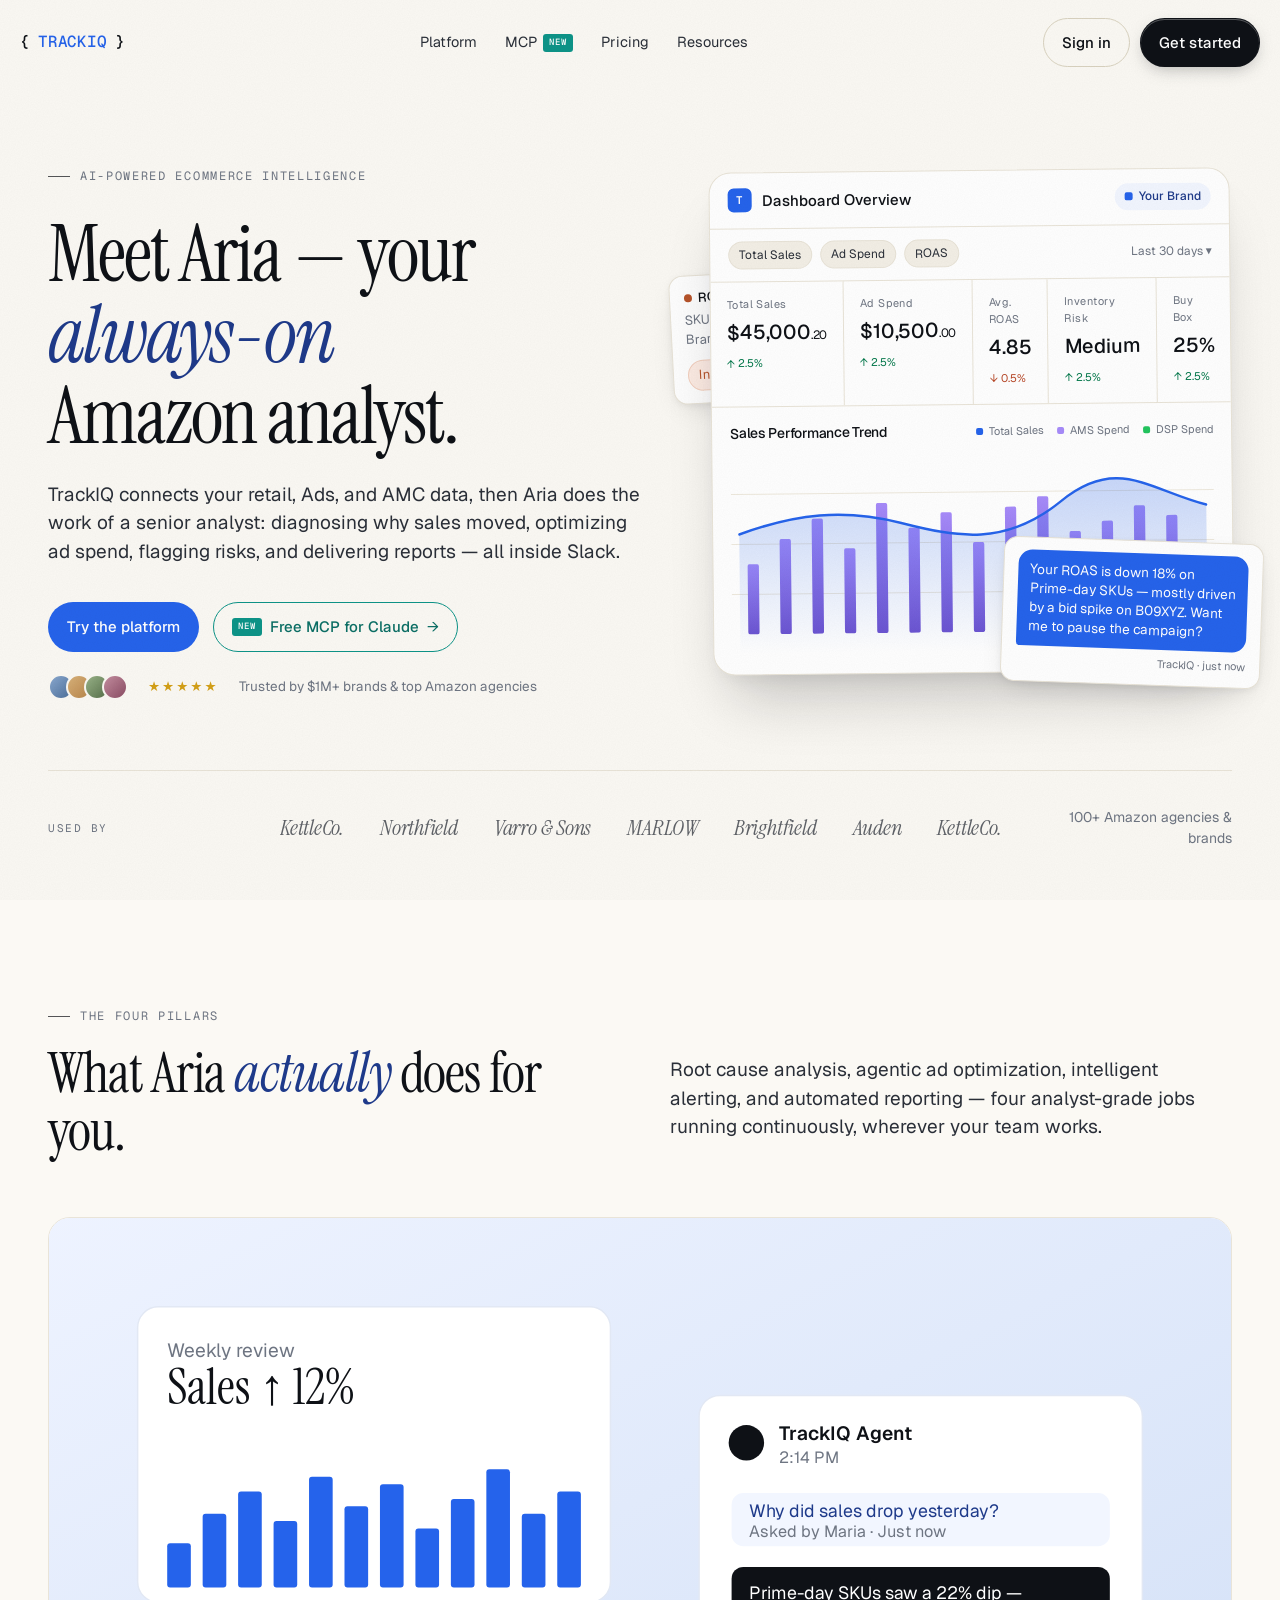
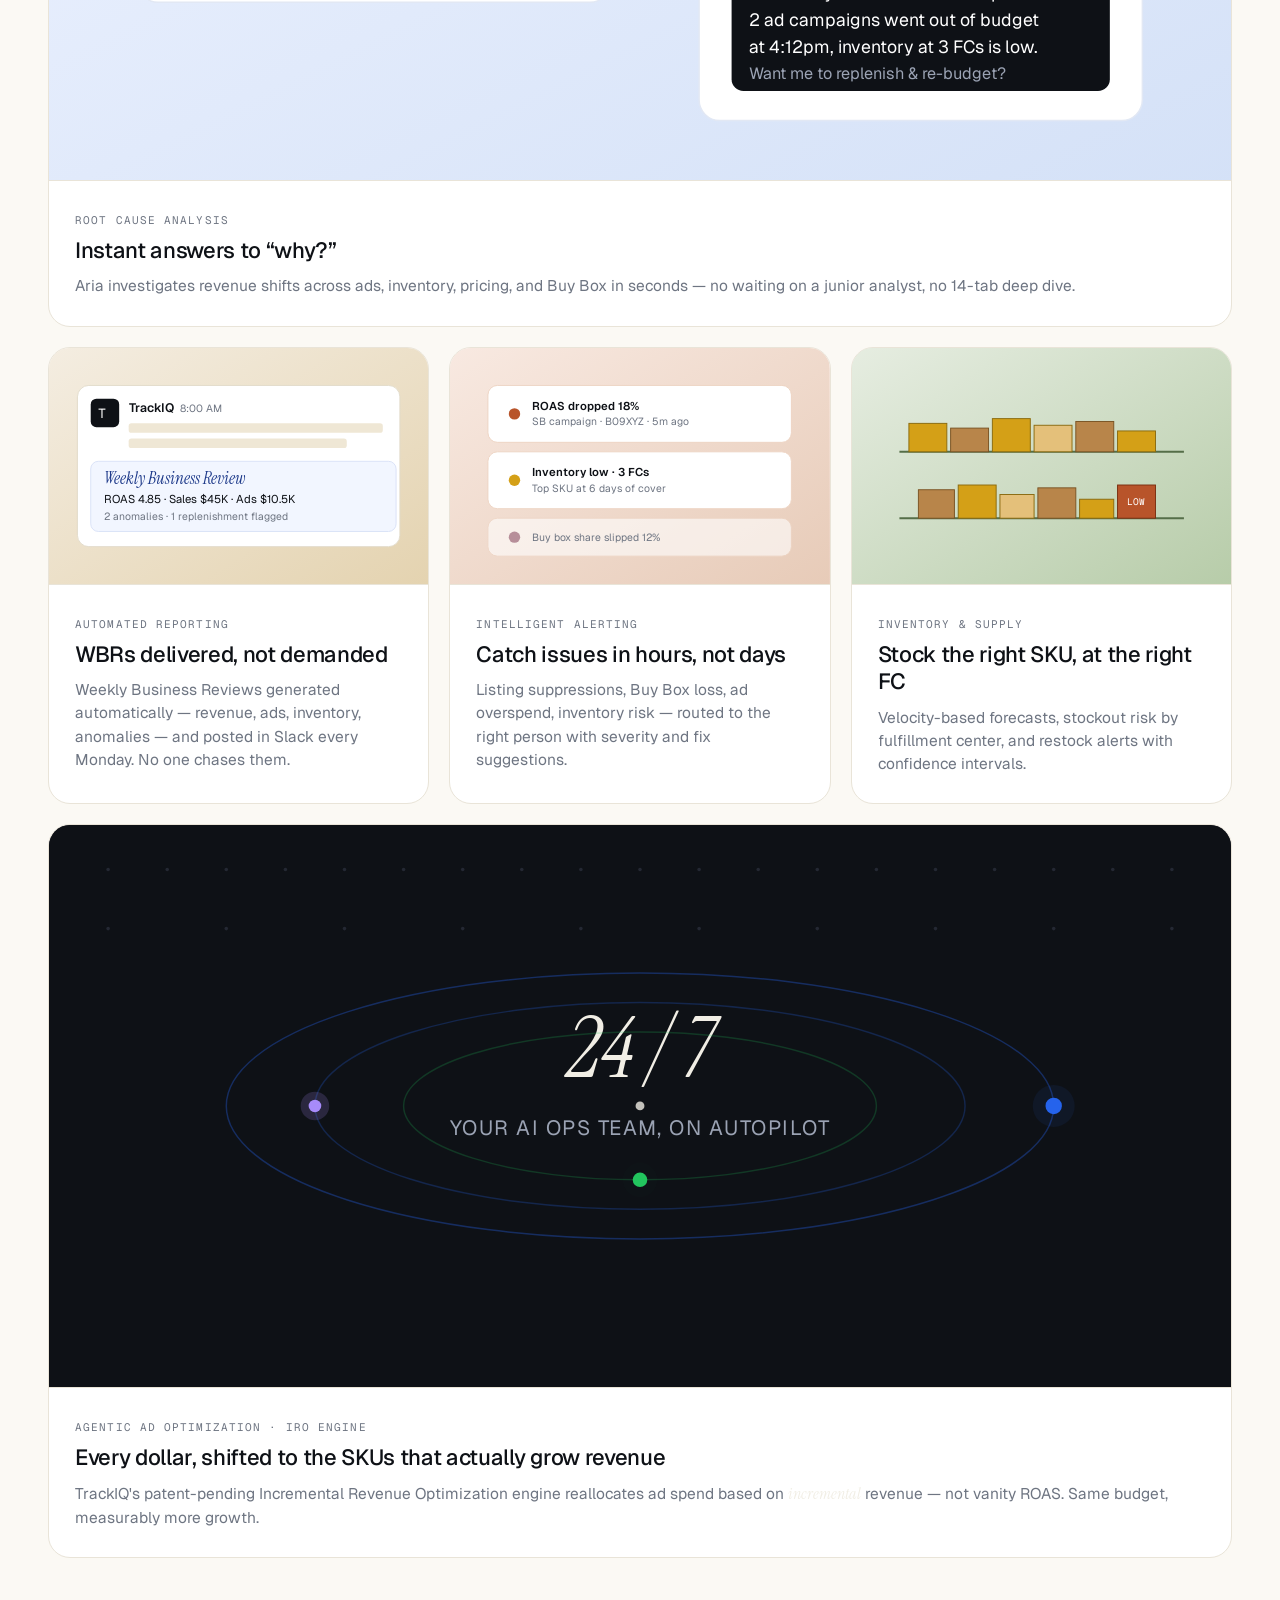
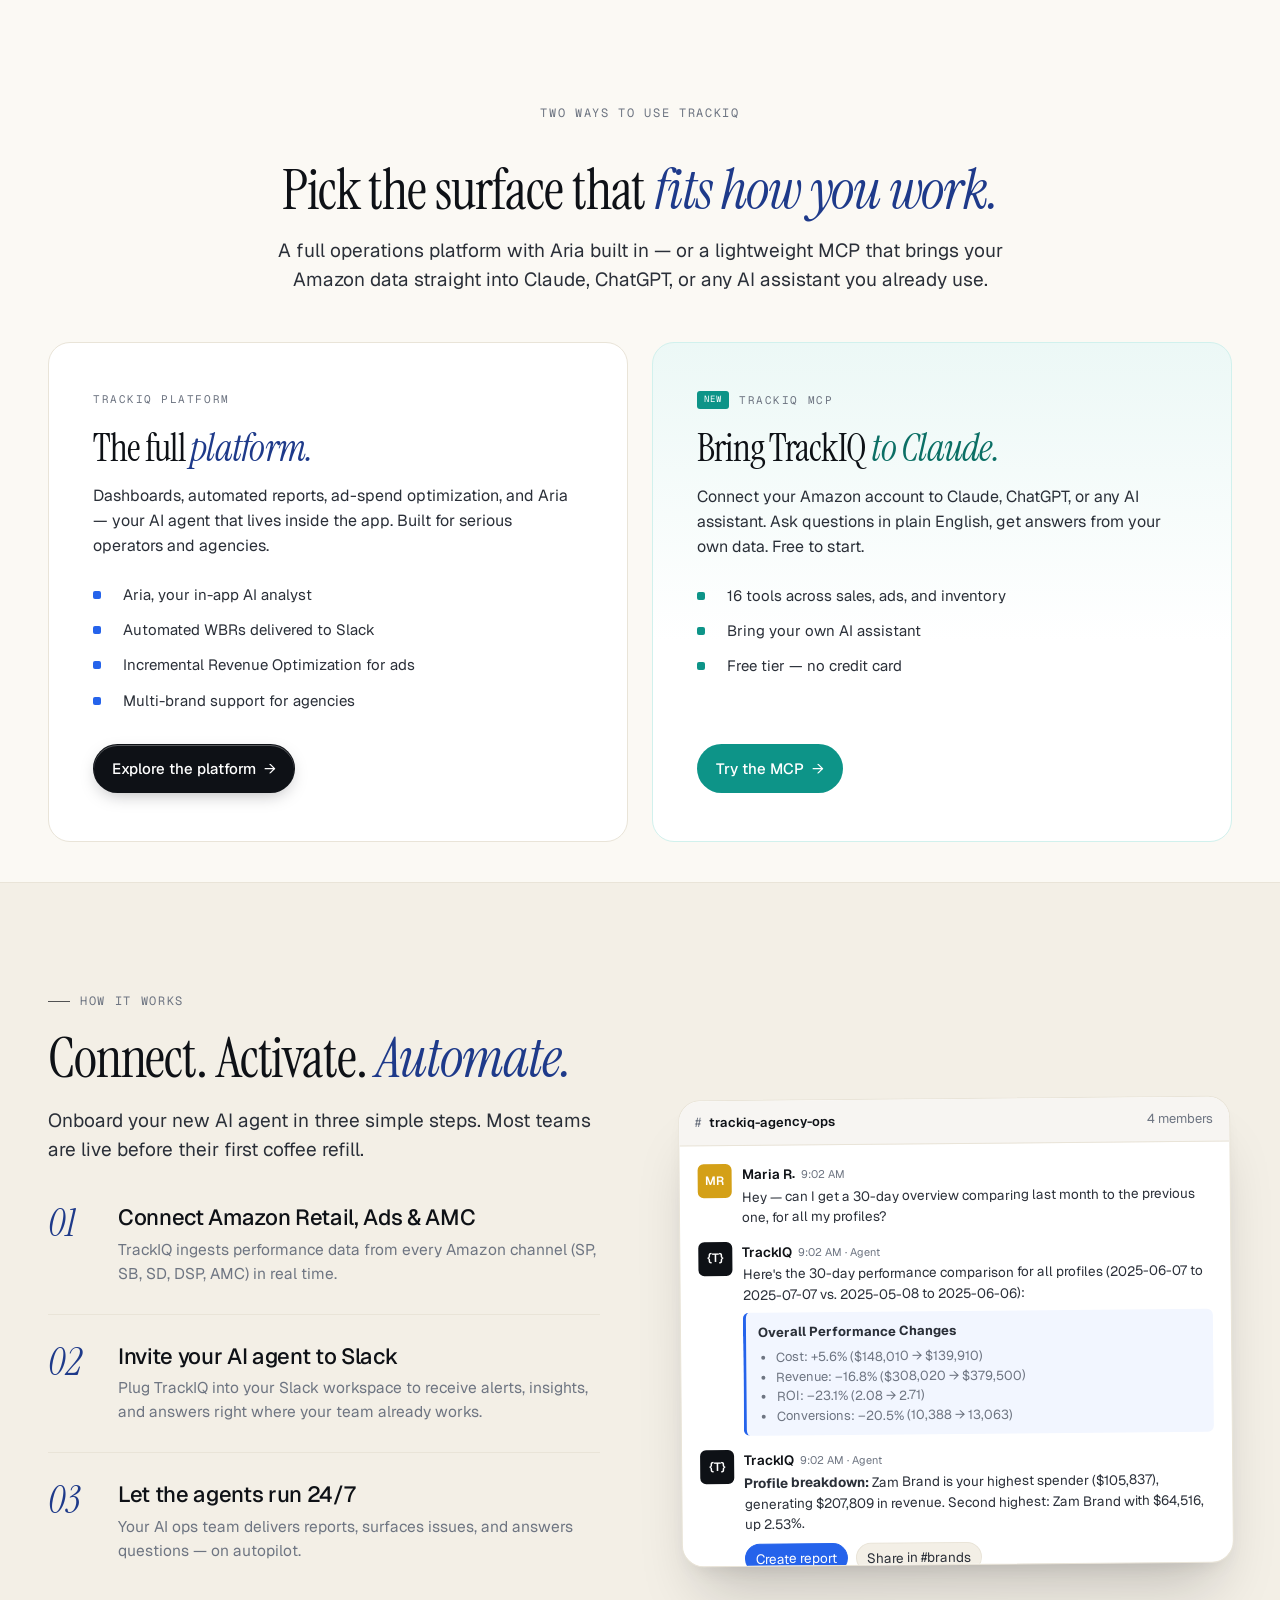
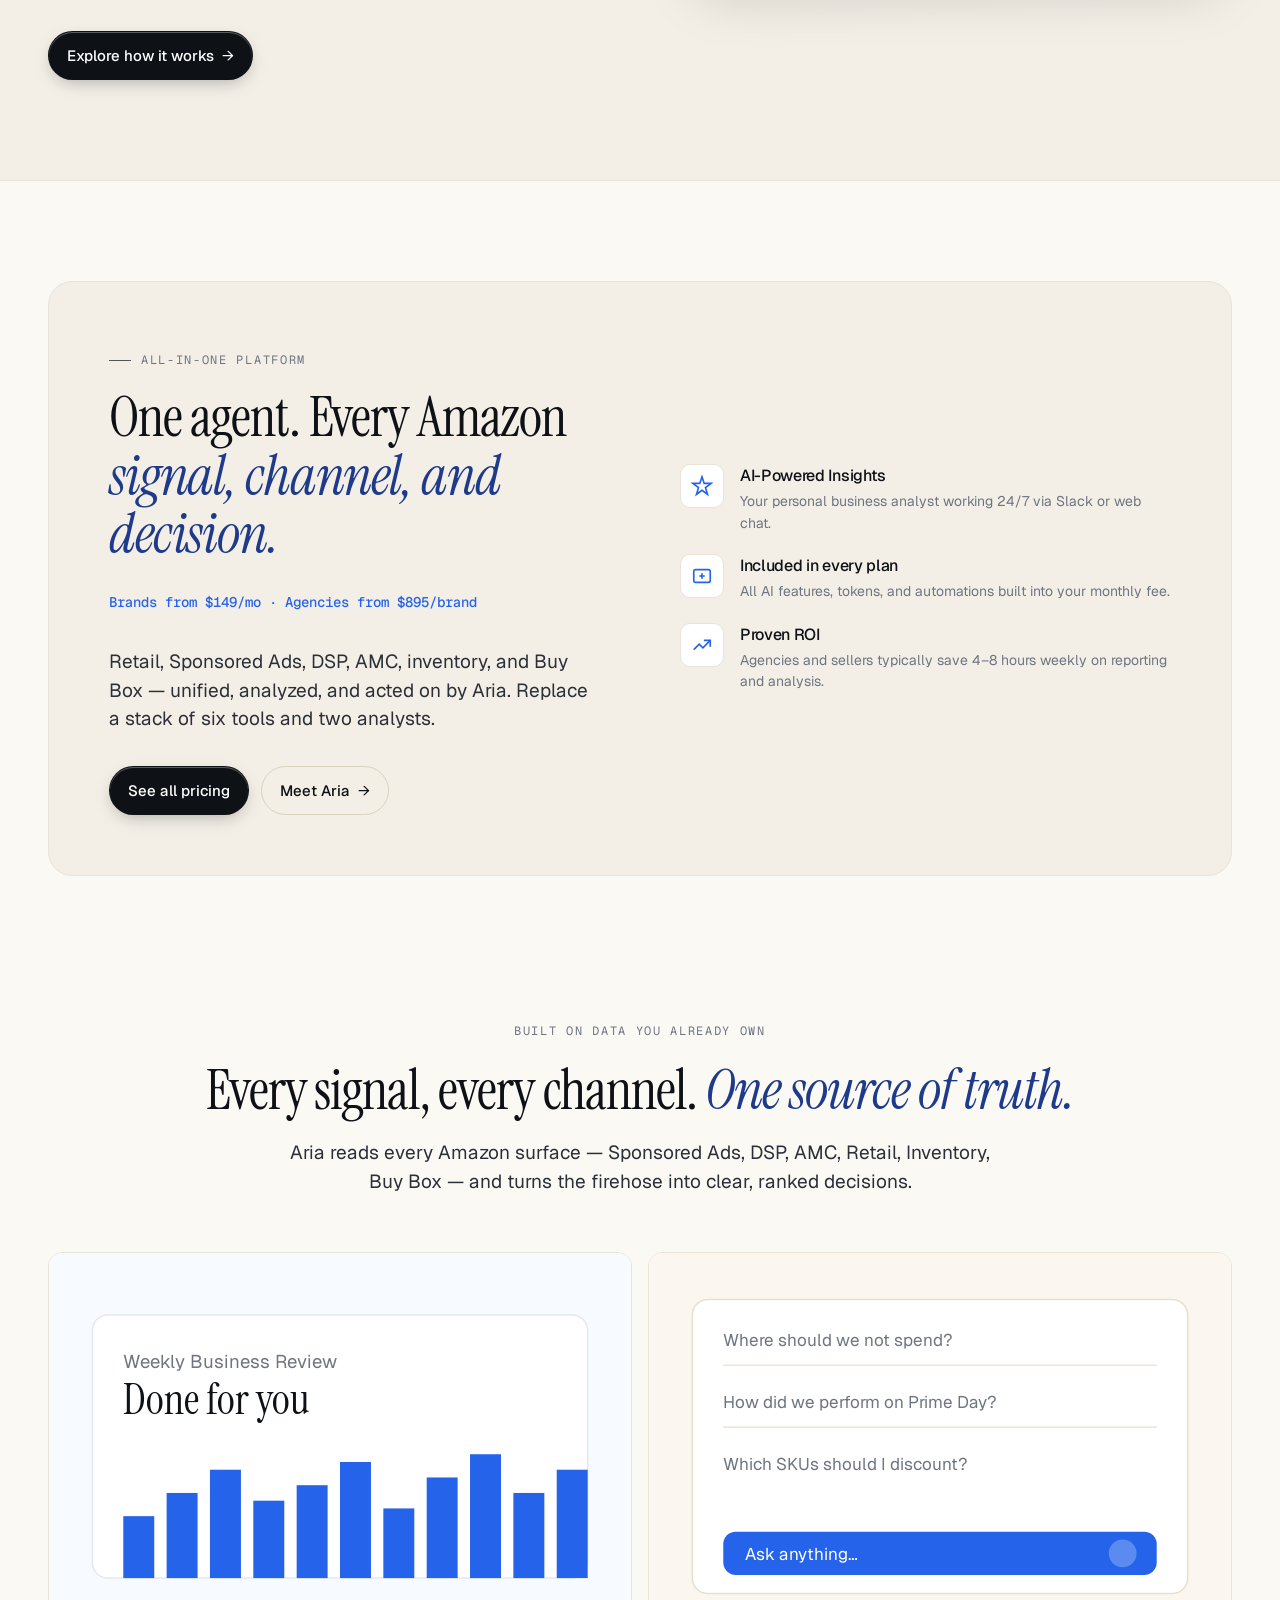
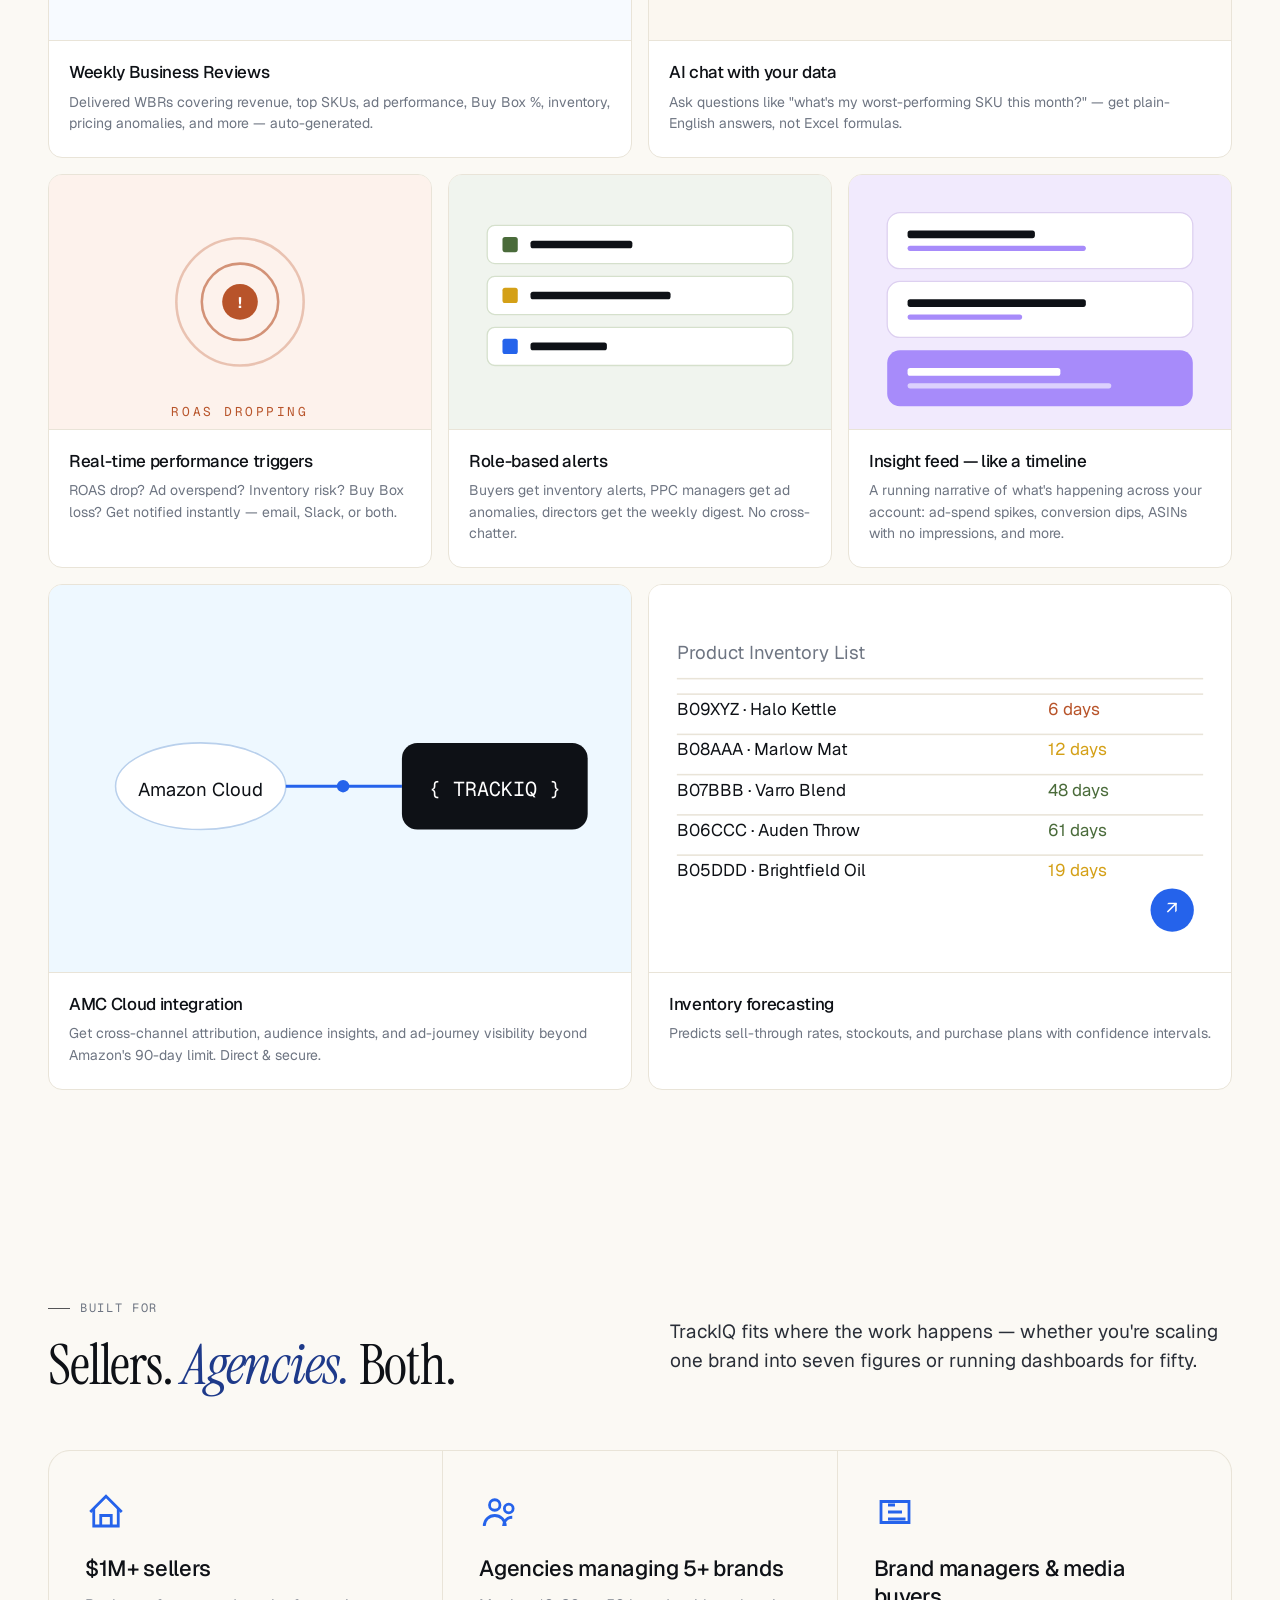
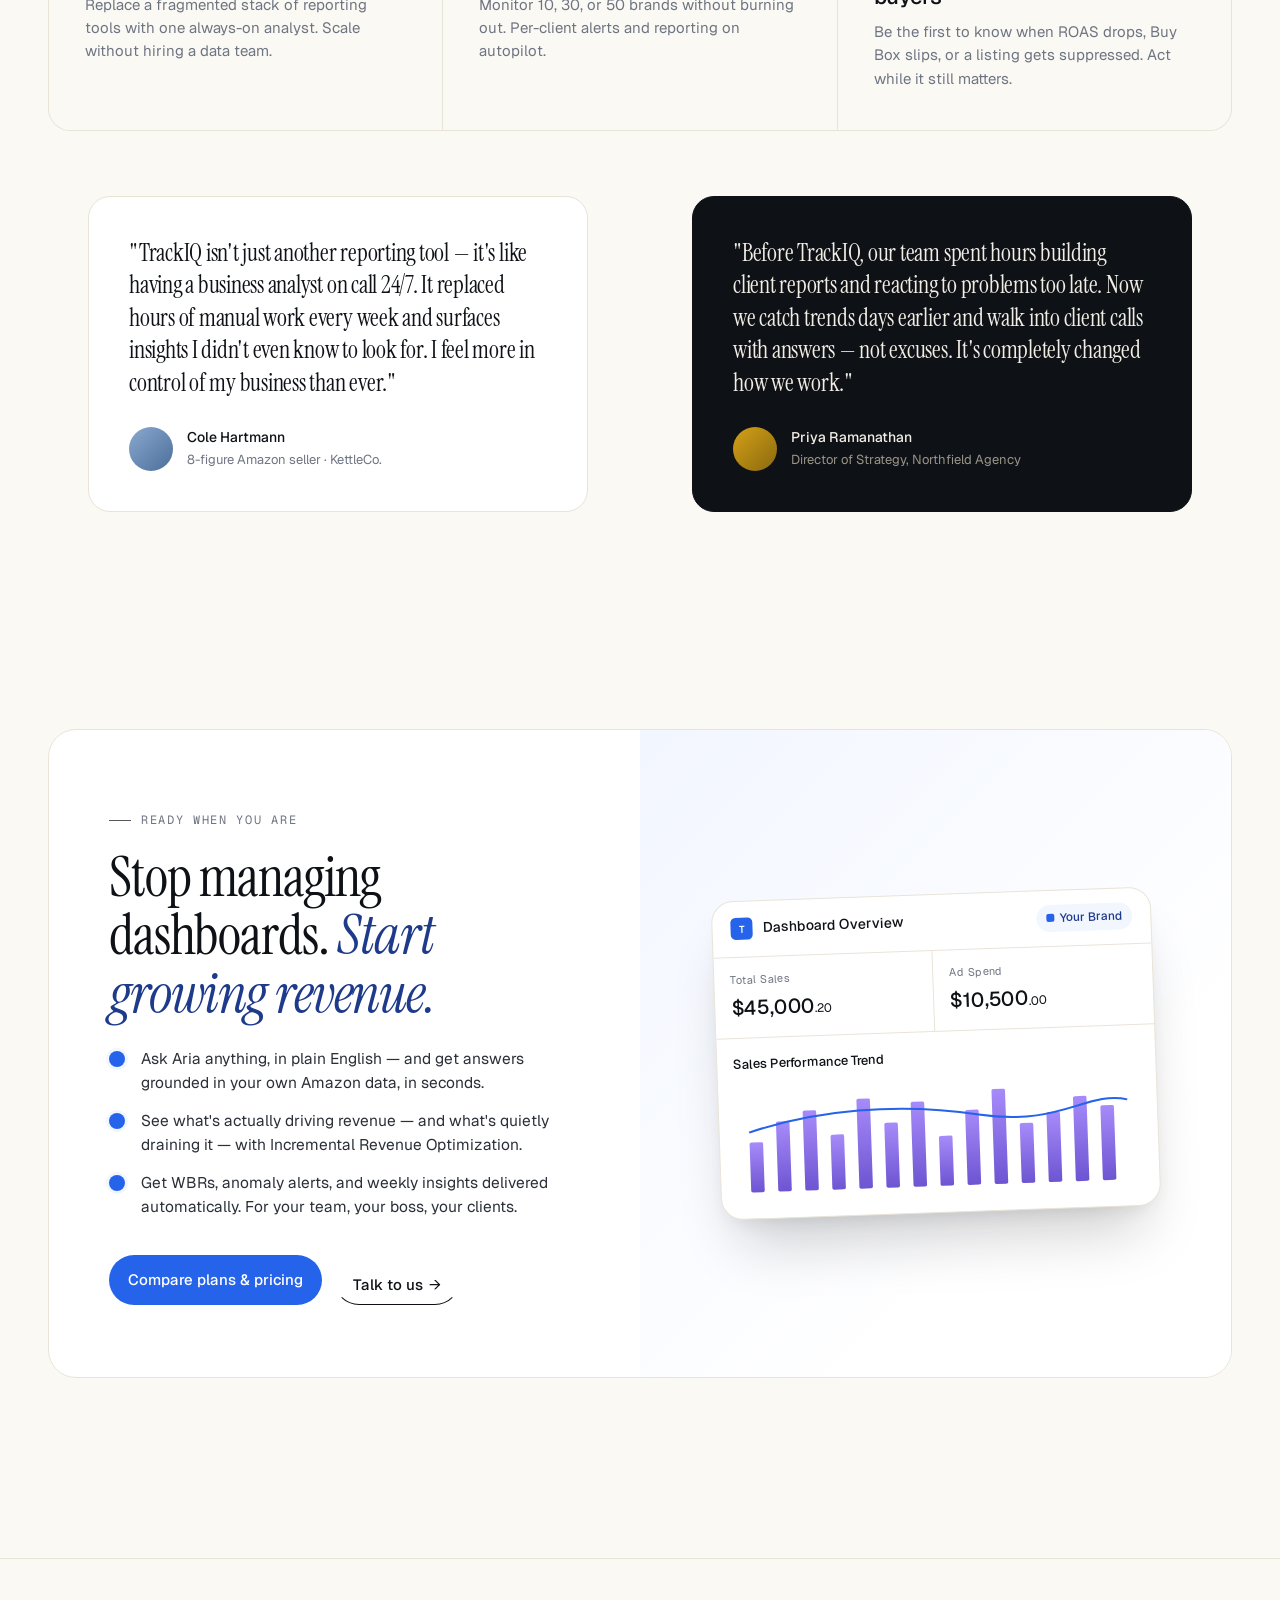
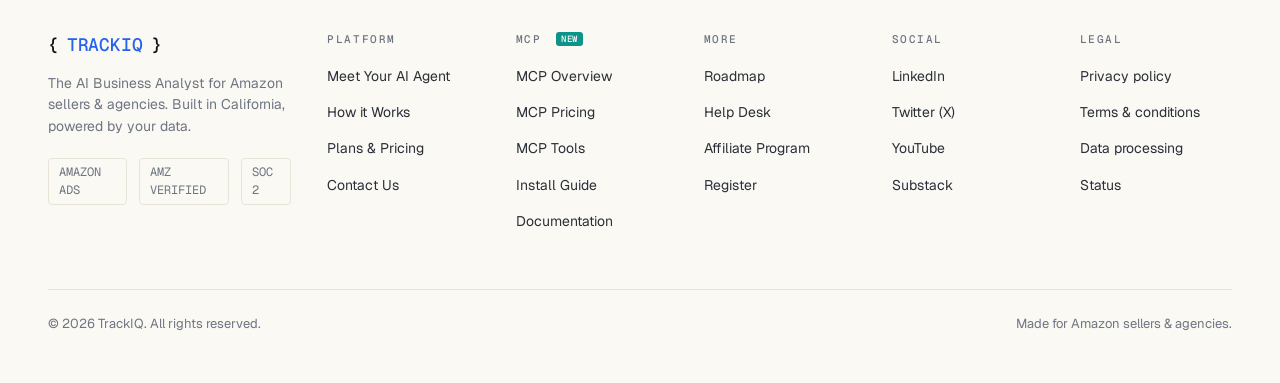
==== index.html @ 16cd7a0e "feat: initial TrackIQ marketing site from design handoff" ====
<!doctype html>
<html lang="en">
<head>
<meta charset="utf-8" />
<meta name="viewport" content="width=device-width,initial-scale=1" />
<title>TrackIQ — The AI Business Analyst for Amazon Sellers</title>
<link rel="stylesheet" href="trackiq.css">
<link rel="preconnect" href="https://fonts.googleapis.com">
<link rel="preconnect" href="https://fonts.gstatic.com" crossorigin>
<link href="https://fonts.googleapis.com/css2?family=Instrument+Serif:ital@0;1&family=Geist:wght@300;400;500;600;700&family=Geist+Mono:wght@400;500&display=swap" rel="stylesheet">

<script>
const TWEAKS = /*EDITMODE-BEGIN*/{
  "palette": "warm",
  "accent": "blue",
  "heroLayout": "split",
  "showGrainOverlay": true
}/*EDITMODE-END*/;
</script>

<style>
  :root {
    /* Palettes */
    --bg: #FBF9F4;          /* warm off-white */
    --bg-alt: #F3EFE6;      /* warmer card */
    --surface: #FFFFFF;
    --ink: #0E1116;         /* near-black */
    --ink-2: #2A2F38;
    --muted: #6E7582;
    --hair: #E9E4D8;         /* warm hairline */
    --hair-strong: #D9D2BF;

    --accent: #2563EB;
    --accent-ink: #1E3A8A;
    --accent-soft: #E4ECFF;
    --accent-pale: #F2F6FF;

    --amber: #D4A017;
    --rust:  #B8542A;
    --moss:  #4A6B3A;

    --teal: #0D9488;
    --teal-ink: #0B6F65;
    --teal-soft: #D1F1ED;
    --teal-pale: #ECF8F6;

    --radius-sm: 8px;
    --radius: 14px;
    --radius-lg: 22px;
    --shadow-sm: 0 1px 2px rgba(16,18,24,.04), 0 1px 0 rgba(16,18,24,.02);
    --shadow-md: 0 10px 30px -12px rgba(16,18,24,.18), 0 2px 6px rgba(16,18,24,.05);
    --shadow-xl: 0 40px 60px -20px rgba(16,18,24,.22), 0 10px 20px -10px rgba(16,18,24,.10);

    --container: 1240px;
    --gutter: 28px;

    --font-sans: "Geist", ui-sans-serif, system-ui, -apple-system, "Inter", sans-serif;
    --font-serif: "Instrument Serif", "Times New Roman", serif;
    --font-mono: "Geist Mono", ui-monospace, Menlo, monospace;
  }

  /* Cool variant */
  html[data-palette="cool"] {
    --bg: #F5F7FB;
    --bg-alt: #EBEFF7;
    --hair: #DDE3EE;
    --hair-strong: #C7CFDE;
  }
  html[data-palette="white"] {
    --bg: #FFFFFF;
    --bg-alt: #F7F7F5;
    --hair: #EDECE6;
    --hair-strong: #DDD;
  }
  html[data-accent="indigo"] {
    --accent: #4338CA;
    --accent-ink: #312E81;
    --accent-soft: #E0E2FF;
    --accent-pale: #F2F3FF;
  }
  html[data-accent="green"] {
    --accent: #167C54;
    --accent-ink: #0B4A33;
    --accent-soft: #D5ECE0;
    --accent-pale: #EEF8F3;
  }

  * { box-sizing: border-box; }
  html, body { margin: 0; padding: 0; }
  body {
    background: var(--bg);
    color: var(--ink);
    font-family: var(--font-sans);
    font-size: 17px;
    line-height: 1.55;
    -webkit-font-smoothing: antialiased;
    font-feature-settings: "ss01", "cv11";
  }
  a { color: inherit; text-decoration: none; }
  img, svg { display: block; max-width: 100%; }
  button { font-family: inherit; cursor: pointer; }

  .container { max-width: var(--container); margin: 0 auto; padding: 0 var(--gutter); }
  .container-wide { max-width: 1440px; margin: 0 auto; padding: 0 var(--gutter); }

  /* Subtle paper grain */
  .grain {
    position: fixed; inset: 0; pointer-events: none; z-index: 999;
    opacity: .35; mix-blend-mode: multiply;
    background-image: url("data:image/svg+xml;utf8,<svg xmlns='http://www.w3.org/2000/svg' width='200' height='200'><filter id='n'><feTurbulence type='fractalNoise' baseFrequency='.85' numOctaves='2' stitchTiles='stitch'/><feColorMatrix values='0 0 0 0 0  0 0 0 0 0  0 0 0 0 0  0 0 0 0.08 0'/></filter><rect width='100%' height='100%' filter='url(%23n)'/></svg>");
  }
  html[data-grain="off"] .grain { display: none; }

  /* === Typography === */
  .eyebrow {
    font-family: var(--font-mono);
    font-size: 12px;
    letter-spacing: .14em;
    text-transform: uppercase;
    color: var(--muted);
    display: inline-flex; align-items: center; gap: 10px;
  }
  .eyebrow::before {
    content: ""; display: inline-block; width: 22px; height: 1px;
    background: var(--ink); opacity: .7;
  }
  h1, h2, h3, h4 { margin: 0; letter-spacing: -0.02em; font-weight: 500; }
  h1 {
    font-family: var(--font-serif);
    font-weight: 400;
    font-size: clamp(46px, 6.2vw, 88px);
    line-height: 1.02;
    letter-spacing: -0.025em;
  }
  h1 em {
    font-style: italic;
    color: var(--accent-ink);
  }
  h2.display {
    font-family: var(--font-serif);
    font-weight: 400;
    font-size: clamp(36px, 4.4vw, 64px);
    line-height: 1.04;
    letter-spacing: -0.02em;
  }
  h2.display em { font-style: italic; color: var(--accent-ink); }
  h3 {
    font-size: 22px;
    line-height: 1.25;
    letter-spacing: -0.015em;
    font-weight: 500;
  }
  .lede {
    font-size: 19px; line-height: 1.5; color: var(--ink-2);
    max-width: 56ch;
  }
  .small { font-size: 14px; color: var(--muted); }

  /* === Buttons === */
  .btn {
    display: inline-flex; align-items: center; gap: 8px;
    padding: 12px 18px;
    border-radius: 999px;
    font-weight: 500; font-size: 15px;
    border: 1px solid transparent;
    transition: transform .15s ease, background .15s ease, border-color .15s ease, box-shadow .15s ease;
  }
  .btn:active { transform: translateY(1px); }
  .btn-primary {
    background: var(--ink); color: #fff;
    box-shadow: 0 1px 0 rgba(255,255,255,.3) inset, 0 6px 18px -6px rgba(16,18,24,.35);
  }
  .btn-primary:hover { background: #000; }
  .btn-accent {
    background: var(--accent); color: #fff;
  }
  .btn-accent:hover { filter: brightness(1.05); }
  .btn-ghost {
    background: transparent; color: var(--ink);
    border-color: var(--hair-strong);
  }
  .btn-ghost:hover { background: var(--surface); border-color: var(--ink); }
  .btn-link {
    color: var(--ink);
    font-weight: 500;
    display: inline-flex; align-items: center; gap: 6px;
    border-bottom: 1px solid currentColor;
    padding-bottom: 2px;
  }
  .btn-arrow::after { content: "→"; font-weight: 400; transition: transform .2s; }
  .btn-arrow:hover::after { transform: translateX(3px); }

  /* === Nav === */
  .nav {
    position: sticky; top: 0; z-index: 50;
    background: color-mix(in srgb, var(--bg) 82%, transparent);
    backdrop-filter: saturate(1.4) blur(14px);
    -webkit-backdrop-filter: saturate(1.4) blur(14px);
    border-bottom: 1px solid transparent;
    transition: border-color .2s;
  }
  .nav.scrolled { border-bottom-color: var(--hair); }
  .nav-inner {
    display: flex; align-items: center; justify-content: space-between;
    padding: 18px 0;
  }
  .logo {
    font-family: var(--font-mono);
    font-size: 16px;
    letter-spacing: -0.01em;
    font-weight: 500;
  }
  .logo b { color: var(--accent); font-weight: 500; }
  .nav-links { display: flex; gap: 28px; align-items: center; }
  .nav-links a { font-size: 14.5px; color: var(--ink-2); }
  .nav-links a:hover { color: var(--ink); }
  .nav-cta { display: flex; gap: 10px; align-items: center; }

  /* === Hero === */
  .hero {
    padding: 72px 0 24px;
    position: relative;
  }
  .hero-grid {
    display: grid;
    grid-template-columns: 1.1fr .9fr;
    gap: 60px;
    align-items: end;
  }
  .hero-copy { padding-bottom: 30px; }
  .hero h1 { margin-bottom: 24px; max-width: 14ch; }
  .hero .lede { margin-bottom: 36px; }
  .hero-meta {
    display: flex; align-items: center; gap: 20px;
    color: var(--muted); font-size: 13.5px;
    margin-top: 22px;
  }
  .hero-meta .stars { color: var(--amber); letter-spacing: 2px; }
  .avatars { display: inline-flex; }
  .avatars span {
    width: 26px; height: 26px; border-radius: 50%;
    border: 2px solid var(--bg);
    background-size: cover; background-position: center;
    margin-left: -8px;
  }
  .avatars span:first-child { margin-left: 0; }

  .hero-cta { display: flex; gap: 14px; align-items: center; flex-wrap: wrap; }

  /* Hero dashboard art */
  .hero-art {
    position: relative;
    min-height: 560px;
  }
  .dashboard-card {
    background: var(--surface);
    border-radius: var(--radius-lg);
    border: 1px solid var(--hair);
    box-shadow: var(--shadow-xl);
    overflow: hidden;
    position: relative;
  }
  .hero-art .dashboard-card {
    transform: rotate(-0.6deg);
  }
  .dash-head {
    display: flex; align-items: center; justify-content: space-between;
    padding: 14px 18px;
    border-bottom: 1px solid var(--hair);
  }
  .dash-title { font-weight: 500; font-size: 15px; }
  .dash-brand-pill {
    display: inline-flex; align-items: center; gap: 6px;
    padding: 4px 10px; border-radius: 999px;
    background: var(--accent-pale); color: var(--accent-ink);
    font-size: 12px; font-weight: 500;
  }
  .dash-brand-pill::before {
    content: ""; width: 8px; height: 8px; border-radius: 2px; background: var(--accent);
  }

  .dash-filters {
    display: flex; gap: 8px; padding: 12px 18px;
    border-bottom: 1px solid var(--hair);
    font-size: 12px; color: var(--muted);
    align-items: center;
  }
  .chip {
    padding: 4px 10px; border-radius: 999px;
    background: var(--bg-alt); color: var(--ink-2);
    border: 1px solid var(--hair);
  }

  .kpis {
    display: grid; grid-template-columns: repeat(5, 1fr);
    gap: 0;
    border-bottom: 1px solid var(--hair);
  }
  .kpi {
    padding: 14px 16px;
    border-right: 1px solid var(--hair);
  }
  .kpi:last-child { border-right: none; }
  .kpi-label { font-size: 11px; color: var(--muted); letter-spacing: .04em; }
  .kpi-val { font-size: 20px; font-weight: 500; margin-top: 4px; letter-spacing: -0.01em; }
  .kpi-val small { font-size: 12px; font-weight: 400; }
  .kpi-delta { font-size: 11px; margin-top: 4px; display: inline-flex; gap: 4px; align-items: center; }
  .delta-up { color: #067a4d; }
  .delta-down { color: #b94a2a; }

  .chart-wrap { padding: 16px 18px 20px; }
  .chart-head { display: flex; justify-content: space-between; align-items: center; margin-bottom: 10px; }
  .chart-head h4 { font-size: 14px; font-weight: 500; }
  .legend { display: flex; gap: 14px; font-size: 11px; color: var(--muted); }
  .legend span { display: inline-flex; align-items: center; gap: 5px; }
  .dot { width: 7px; height: 7px; border-radius: 2px; display: inline-block; }

  /* Floating elements on hero */
  .floater {
    position: absolute;
    background: var(--surface);
    border-radius: var(--radius);
    border: 1px solid var(--hair);
    box-shadow: var(--shadow-md);
    padding: 12px 14px;
    font-size: 13px;
  }
  .floater-alert {
    left: -40px; top: 18%;
    width: 240px;
    transform: rotate(-3deg);
  }
  .floater-alert .title { font-weight: 500; display: flex; align-items: center; gap: 6px; }
  .floater-alert .title::before {
    content: ""; width: 8px; height: 8px; border-radius: 50%; background: var(--rust);
    animation: pulse 2s infinite;
  }
  @keyframes pulse {
    0%, 100% { box-shadow: 0 0 0 0 rgba(184,84,42,.5); }
    50% { box-shadow: 0 0 0 8px rgba(184,84,42,0); }
  }
  .floater-alert .sub { color: var(--muted); margin-top: 2px; }

  .floater-chat {
    right: -30px; bottom: 8%;
    width: 260px;
    transform: rotate(2deg);
  }
  .floater-chat .bubble {
    background: var(--accent);
    color: #fff;
    padding: 10px 12px;
    border-radius: 14px 14px 14px 4px;
    font-size: 13.5px;
    line-height: 1.4;
  }
  .floater-chat .you {
    font-size: 11px; color: var(--muted); margin-top: 6px;
    text-align: right;
  }

  /* === Logo strip === */
  .logostrip {
    padding: 36px 0 24px;
    border-top: 1px solid var(--hair);
    margin-top: 40px;
  }
  .logostrip-inner {
    display: grid;
    grid-template-columns: 1fr auto 1fr;
    align-items: center;
    gap: 40px;
    color: var(--muted); font-size: 13px;
  }
  .logostrip-inner .label { text-transform: uppercase; letter-spacing: .14em; font-family: var(--font-mono); font-size: 11px; }
  .logos {
    display: flex;
    gap: 36px;
    font-family: var(--font-serif); font-size: 22px; font-style: italic;
    color: var(--ink-2); opacity: .75;
    white-space: nowrap;
    animation: scroll-logos 20s linear infinite;
  }
  .logos span { letter-spacing: -0.01em; }
  
  @keyframes scroll-logos {
    0% { transform: translateX(0); }
    100% { transform: translateX(-50%); }
  }

  /* === Sections === */
  section { padding: 100px 0; }
  .section-head {
    display: grid; grid-template-columns: 1fr 1fr; gap: 60px;
    align-items: end; margin-bottom: 56px;
  }
  .section-head .eyebrow { margin-bottom: 18px; }
  .section-head-single { max-width: 920px; margin: 0 auto 56px; text-align: center; }
  .section-head-single .eyebrow { justify-content: center; margin-bottom: 20px; }
  .section-head-single .eyebrow::before { display: none; }

  /* === Feature Grid (One Platform / pictures + words) === */
  .feature-grid {
    display: grid;
    grid-template-columns: repeat(12, 1fr);
    gap: 20px;
  }
  .feature-card {
    grid-column: span 4;
    background: var(--surface);
    border: 1px solid var(--hair);
    border-radius: var(--radius-lg);
    overflow: hidden;
    display: flex; flex-direction: column;
    transition: transform .3s ease, box-shadow .3s ease;
  }
  .feature-card:hover { transform: translateY(-3px); box-shadow: var(--shadow-md); }
  .feature-card.wide { grid-column: span 12; }
  .feature-card.tall { grid-row: span 2; }
  .feature-media {
    aspect-ratio: 16/10;
    position: relative;
    overflow: hidden;
    border-bottom: 1px solid var(--hair);
    background: var(--bg-alt);
  }
  .feature-card.wide .feature-media { aspect-ratio: 21/10; }
  .feature-body { padding: 24px 26px 28px; }
  .feature-body h3 { margin-bottom: 10px; }
  .feature-body p { color: var(--muted); font-size: 15.5px; margin: 0; line-height: 1.5; }
  .feature-tag {
    display: inline-block;
    font-family: var(--font-mono); font-size: 11px; letter-spacing: .1em;
    text-transform: uppercase; color: var(--muted); margin-bottom: 8px;
  }

  /* Painted image placeholders -- we 'paint' with gradients + svg illustrations */
  .paint {
    width: 100%; height: 100%;
    display: flex; align-items: center; justify-content: center;
    position: relative;
  }
  .paint-dash { background: linear-gradient(180deg, #EEF3FF 0%, #DCE6FA 100%); }
  .paint-slack { background: linear-gradient(160deg, #F4EDE1 0%, #E9DDC4 100%); }
  .paint-warehouse { background: linear-gradient(200deg, #E6EDE1 0%, #C8D7BE 100%); }
  .paint-chat { background: linear-gradient(180deg, #FFFFFF 0%, #F0F4FB 100%); }
  .paint-sky { background: linear-gradient(180deg, #DCE9F7 0%, #B9D0EC 100%); }
  .paint-rose { background: linear-gradient(180deg, #F8E9E1 0%, #EBCFC0 100%); }
  .paint-sand { background: linear-gradient(180deg, #F5EDD9 0%, #E0CFA0 100%); }
  .paint-ink { background: linear-gradient(180deg, #1A1E27 0%, #0E1116 100%); color: #fff; }

  /* === Two Ways To Use TrackIQ === */
  .two-ways {
    padding-top: 40px;
    padding-bottom: 40px;
  }
  .two-ways-grid {
    display: grid;
    grid-template-columns: 1fr 1fr;
    gap: 24px;
    margin-top: 48px;
  }
  .way-card {
    background: var(--surface);
    border: 1px solid var(--hair);
    border-radius: var(--radius-lg);
    padding: 48px 44px;
    display: flex; flex-direction: column;
    position: relative;
    overflow: hidden;
  }
  .way-card.mcp {
    background: linear-gradient(180deg, var(--teal-pale) 0%, var(--surface) 60%);
    border-color: var(--teal-soft);
  }
  .way-tag {
    font-family: var(--font-mono);
    font-size: 11px; letter-spacing: .14em; text-transform: uppercase;
    color: var(--muted);
    margin-bottom: 20px;
    display: inline-flex; gap: 10px; align-items: center;
  }
  .way-tag .pill {
    background: var(--teal); color: #fff;
    padding: 2px 7px; border-radius: 3px;
    font-size: 9px; letter-spacing: .12em;
  }
  .way-card h3 {
    font-family: var(--font-serif);
    font-weight: 400;
    font-size: 38px;
    line-height: 1.05;
    letter-spacing: -0.02em;
    margin-bottom: 16px;
  }
  .way-card h3 em { font-style: italic; color: var(--accent-ink); }
  .way-card.mcp h3 em { color: var(--teal-ink); }
  .way-card p {
    color: var(--ink-2); font-size: 16px; line-height: 1.55; margin: 0 0 24px;
  }
  .way-list { list-style: none; padding: 0; margin: 0 0 32px; display: flex; flex-direction: column; gap: 12px; }
  .way-list li {
    display: grid; grid-template-columns: 18px 1fr; gap: 12px;
    color: var(--ink-2); font-size: 15px;
  }
  .way-list li::before {
    content: "";
    width: 8px; height: 8px; border-radius: 2px; margin-top: 8px;
    background: var(--accent);
  }
  .way-card.mcp .way-list li::before { background: var(--teal); }
  .way-card .btn { align-self: flex-start; margin-top: auto; }
  @media (max-width: 1024px) {
    .two-ways-grid { grid-template-columns: 1fr; }
    .way-card { padding: 36px 28px; }
    .way-card h3 { font-size: 32px; }
  }
  .steps-grid {
    display: grid;
    grid-template-columns: 1fr 1fr;
    gap: 80px;
    align-items: center;
  }
  .steps-list { display: flex; flex-direction: column; gap: 28px; }
  .step {
    display: grid;
    grid-template-columns: 48px 1fr;
    gap: 22px;
    padding-bottom: 28px;
    border-bottom: 1px solid var(--hair);
  }
  .step:last-child { border-bottom: none; }
  .step-num {
    font-family: var(--font-serif); font-style: italic;
    font-size: 38px;
    line-height: 1;
    color: var(--accent-ink);
  }
  .step h3 { margin-bottom: 6px; }
  .step p { color: var(--muted); margin: 0; font-size: 15.5px; }

  .slack-mock {
    background: var(--surface);
    border-radius: var(--radius-lg);
    border: 1px solid var(--hair);
    box-shadow: var(--shadow-xl);
    overflow: hidden;
    transform: rotate(-0.5deg);
  }
  .slack-head {
    display: flex; align-items: center; gap: 8px; padding: 12px 16px;
    background: #F7F5F2; border-bottom: 1px solid var(--hair);
    font-size: 13px;
  }
  .slack-head .hash { color: var(--muted); }
  .slack-msgs { padding: 18px; display: flex; flex-direction: column; gap: 14px; max-height: 420px; overflow: hidden; }
  .slack-msg { display: grid; grid-template-columns: 34px 1fr; gap: 10px; font-size: 13.5px; }
  .slack-avatar {
    width: 34px; height: 34px; border-radius: 6px;
    background: var(--accent);
    display: flex; align-items: center; justify-content: center;
    color: #fff; font-size: 12px; font-weight: 600;
  }
  .slack-avatar.bot { background: #0E1116; color: #fff; }
  .slack-name { font-weight: 600; font-size: 13.5px; }
  .slack-ts { color: var(--muted); font-size: 11px; margin-left: 6px; font-weight: 400; }
  .slack-body { color: var(--ink-2); margin-top: 2px; line-height: 1.5; }
  .slack-body .callout {
    background: var(--accent-pale);
    border-left: 3px solid var(--accent);
    padding: 10px 12px;
    border-radius: 6px;
    margin-top: 8px;
    font-size: 13px;
    color: var(--ink-2);
  }
  .slack-body ul { margin: 6px 0 0 18px; padding: 0; color: var(--muted); font-size: 13px; }

  /* === Pricing teaser (converted from dark to light) === */
  .pricing-card {
    background: var(--bg-alt);
    border-radius: 24px;
    padding: 60px;
    position: relative;
    overflow: hidden;
    border: 1px solid var(--hair);
  }
  .pricing-grid {
    display: grid;
    grid-template-columns: 1fr 1fr;
    gap: 80px;
    align-items: center;
  }
  .pricing-price {
    font-family: var(--font-mono); font-size: 14px;
    color: var(--accent); font-weight: 500;
    margin-bottom: 16px;
    display: inline-block;
  }
  .pricing-features {
    display: flex; flex-direction: column; gap: 20px;
  }
  .pricing-feat {
    display: grid; grid-template-columns: 44px 1fr; gap: 16px; align-items: start;
  }
  .pricing-feat-icon {
    width: 44px; height: 44px; border-radius: 10px;
    background: var(--surface); border: 1px solid var(--hair);
    display: flex; align-items: center; justify-content: center;
    color: var(--accent);
  }
  .pricing-feat h4 { font-size: 16px; font-weight: 500; margin-bottom: 2px; }
  .pricing-feat p { font-size: 14px; color: var(--muted); margin: 0; }

  /* === Know what's working grid === */
  .tiles-grid {
    display: grid;
    grid-template-columns: repeat(6, 1fr);
    gap: 16px;
  }
  .tile {
    background: var(--surface);
    border: 1px solid var(--hair);
    border-radius: var(--radius);
    overflow: hidden;
    grid-column: span 2;
    transition: transform .2s;
  }
  .tile:hover { transform: translateY(-2px); }
  .tile.span3 { grid-column: span 3; }
  .tile.span4 { grid-column: span 4; }
  .tile-media {
    aspect-ratio: 3/2;
    background: var(--bg-alt);
    border-bottom: 1px solid var(--hair);
    overflow: hidden;
    position: relative;
  }
  .tile-body { padding: 18px 20px 22px; }
  .tile-body h4 { font-size: 17px; margin-bottom: 6px; font-weight: 500; }
  .tile-body p { font-size: 14px; color: var(--muted); margin: 0; }

  /* === Built for sellers === */
  .audience-grid {
    display: grid; grid-template-columns: 1fr 1fr 1fr; gap: 1px;
    background: var(--hair);
    border: 1px solid var(--hair);
    border-radius: var(--radius-lg);
    overflow: hidden;
  }
  .audience-cell {
    background: var(--bg);
    padding: 40px 36px;
  }
  .audience-cell .icon {
    width: 42px; height: 42px; margin-bottom: 22px;
    color: var(--accent);
  }
  .audience-cell h3 { margin-bottom: 10px; }
  .audience-cell p { color: var(--muted); font-size: 15px; margin: 0; }

  /* Testimonials (editorial) */
  .testimonials {
    display: grid; grid-template-columns: 1fr 1fr; gap: 24px; margin-top: 48px;
  }
  .testimonial {
    background: var(--surface);
    border: 1px solid var(--hair);
    border-radius: var(--radius-lg);
    padding: 40px;
    position: relative;
  }
  .testimonial.dark {
    background: #0E1116; color: #F1EEE5; border-color: #0E1116;
  }
  .testimonial blockquote {
    font-family: var(--font-serif); font-size: 24px; line-height: 1.35;
    margin: 0 0 28px;
    letter-spacing: -0.01em;
    text-wrap: pretty;
  }
  .testimonial.dark blockquote { color: #F1EEE5; }
  .testimonial .who {
    display: flex; align-items: center; gap: 14px;
    font-size: 14px;
  }
  .t-avatar {
    width: 44px; height: 44px; border-radius: 50%; flex-shrink: 0;
    background: linear-gradient(135deg, #D9C8A8, #A88E64);
  }
  .testimonial .who strong { font-weight: 500; display: block; }
  .testimonial .who span { color: var(--muted); font-size: 13px; }
  .testimonial.dark .who span { color: #9A9587; }

  /* === Big CTA === */
  .cta-big {
    background: var(--surface);
    border: 1px solid var(--hair);
    border-radius: 28px;
    overflow: hidden;
    display: grid; grid-template-columns: 1fr 1fr; gap: 0;
    min-height: 480px;
  }
  .cta-copy {
    padding: 72px 60px; display: flex; flex-direction: column; justify-content: space-between;
  }
  .cta-copy h2 { margin-bottom: 24px; }
  .cta-points { list-style: none; padding: 0; margin: 0 0 36px; display: flex; flex-direction: column; gap: 14px; }
  .cta-points li {
    display: grid; grid-template-columns: 20px 1fr; gap: 12px;
    color: var(--ink-2); font-size: 15.5px;
  }
  .cta-points li::before {
    content: ""; display: inline-block; width: 16px; height: 16px;
    background: var(--accent); border-radius: 50%; margin-top: 4px;
    box-shadow: 0 0 0 3px var(--accent-pale);
  }
  .cta-art {
    background: linear-gradient(135deg, var(--accent-pale) 0%, #FFFFFF 70%);
    position: relative; overflow: hidden;
    display: flex; align-items: center; justify-content: center;
    padding: 50px;
  }

  /* === Footer === */
  footer {
    border-top: 1px solid var(--hair);
    padding: 72px 0 48px;
    margin-top: 80px;
  }
  .footer-grid {
    display: grid;
    grid-template-columns: 1.6fr 1fr 1fr 1fr 1fr 1fr;
    gap: 36px;
  }
  .footer-brand .logo { font-size: 18px; }
  .footer-brand p { color: var(--muted); font-size: 14px; max-width: 30ch; margin-top: 14px; }
  .footer-col h5 {
    font-family: var(--font-mono); font-size: 11px;
    letter-spacing: .14em; text-transform: uppercase;
    color: var(--muted); margin: 0 0 14px; font-weight: 500;
  }
  .footer-col ul { list-style: none; padding: 0; margin: 0; display: flex; flex-direction: column; gap: 10px; }
  .footer-col a { font-size: 14px; color: var(--ink-2); }
  .footer-col a:hover { color: var(--ink); }
  .footer-bottom {
    margin-top: 56px; padding-top: 24px;
    border-top: 1px solid var(--hair);
    display: flex; justify-content: space-between;
    color: var(--muted); font-size: 13px;
  }
  .footer-badges {
    margin-top: 20px;
    display: flex; gap: 12px; align-items: center;
    color: var(--muted); font-size: 12px;
    font-family: var(--font-mono);
  }
  .footer-badges span {
    padding: 4px 10px; border: 1px solid var(--hair); border-radius: 4px;
  }

  /* === Tweaks Panel === */
  .tweaks-panel {
    position: fixed; right: 24px; bottom: 24px;
    width: 300px;
    background: var(--surface);
    border: 1px solid var(--hair-strong);
    border-radius: 14px;
    box-shadow: var(--shadow-xl);
    padding: 18px;
    font-size: 13px;
    z-index: 200;
    display: none;
  }
  .tweaks-panel.open { display: block; }
  .tweaks-panel h4 {
    font-family: var(--font-mono); font-size: 11px;
    letter-spacing: .12em; text-transform: uppercase;
    color: var(--muted); font-weight: 500; margin: 0 0 14px;
    display: flex; justify-content: space-between;
  }
  .tweaks-row { margin-bottom: 14px; }
  .tweaks-row:last-child { margin-bottom: 0; }
  .tweaks-row label { font-size: 11px; color: var(--muted); text-transform: uppercase; letter-spacing: .08em; display: block; margin-bottom: 6px; }
  .tweaks-opts { display: flex; gap: 6px; flex-wrap: wrap; }
  .tweaks-opt {
    padding: 6px 10px; border-radius: 999px;
    border: 1px solid var(--hair-strong); background: var(--bg);
    font-size: 12px; cursor: pointer; color: var(--ink-2);
  }
  .tweaks-opt.active { background: var(--ink); color: #fff; border-color: var(--ink); }

  .tweaks-toggle {
    position: fixed; right: 24px; bottom: 24px;
    background: var(--ink); color: #fff;
    border: none; padding: 10px 16px; border-radius: 999px;
    font-size: 12px; font-family: var(--font-mono); letter-spacing: .08em;
    text-transform: uppercase; cursor: pointer;
    z-index: 199;
    display: none;
  }

  /* === Orbit animation === */
  .orbit-spin { transform-origin: 0 0; transform-box: fill-box; }
  .orbit-spin-1 { animation: orbit-rot-cw 22s linear infinite; }
  .orbit-spin-2 { animation: orbit-rot-ccw 18s linear infinite; }
  .orbit-spin-3 { animation: orbit-rot-cw 14s linear infinite; }
  .orbit-ring-1 { animation: orbit-breathe 6s ease-in-out infinite; }
  .orbit-ring-2 { animation: orbit-breathe 7s ease-in-out infinite .5s; }
  .orbit-ring-3 { animation: orbit-breathe 5.5s ease-in-out infinite 1s; }
  .orbit-grid circle { animation: orbit-twinkle 5s ease-in-out infinite; }
  .orbit-grid circle:nth-child(3n) { animation-delay: 1.2s; }
  .orbit-grid circle:nth-child(5n) { animation-delay: 2.4s; }
  .orbit-grid circle:nth-child(7n) { animation-delay: 3.6s; }
  @keyframes orbit-rot-cw { from { transform: rotate(0deg); } to { transform: rotate(360deg); } }
  @keyframes orbit-rot-ccw { from { transform: rotate(0deg); } to { transform: rotate(-360deg); } }
  @keyframes orbit-breathe {
    0%, 100% { opacity: var(--o, .35); }
    50% { opacity: calc(var(--o, .35) * 0.45); }
  }
  @keyframes orbit-twinkle {
    0%, 100% { opacity: 1; }
    50% { opacity: .35; }
  }
  @media (prefers-reduced-motion: reduce) {
    .orbit-spin, .orbit-ring-1, .orbit-ring-2, .orbit-ring-3, .orbit-grid circle { animation: none !important; }
    .orbit-svg animate { display: none; }
  }

  /* === Responsive === */  @media (max-width: 1024px) {
    .hero-grid { grid-template-columns: 1fr; gap: 40px; }
    .hero-art { min-height: 460px; }
    .steps-grid { grid-template-columns: 1fr; gap: 40px; }
    .pricing-grid { grid-template-columns: 1fr; gap: 30px; }
    .section-head { grid-template-columns: 1fr; gap: 20px; }
    .feature-card, .feature-card.wide { grid-column: span 12; }
    .tile, .tile.span3, .tile.span4 { grid-column: span 6; }
    .audience-grid { grid-template-columns: 1fr; }
    .testimonials { grid-template-columns: 1fr; }
    .cta-big { grid-template-columns: 1fr; }
    .cta-copy { padding: 48px 32px; }
    .footer-grid { grid-template-columns: 1fr 1fr; }
  }
  @media (max-width: 640px) {
    .nav-links { display: none; }
    section { padding: 64px 0; }
    .hero { padding: 48px 0 0; }
    .tile, .tile.span3, .tile.span4 { grid-column: span 12; }
    .kpis { grid-template-columns: repeat(3, 1fr); }
    .kpi:nth-child(4), .kpi:nth-child(5) { border-top: 1px solid var(--hair); }
    .floater { display: none; }
  }
</style>
</head>
<body>

<div class="grain"></div>

<!-- NAV -->
<nav class="nav" id="nav">
  <div class="container nav-inner">
    <a href="index.html" class="logo">{ <b>TRACKIQ</b> }</a>
    <div class="nav-links">
      <a href="meet-your-ai-agent.html">Platform</a>
      <a href="mcp.html">MCP <span class="nav-new-pill">New</span></a>
      <a href="plans-and-pricing.html">Pricing</a>
      <a href="how-it-works.html">Resources</a>
    </div>
    <div class="nav-cta">
      <a href="#" class="btn btn-ghost">Sign in</a>
      <a href="plans-and-pricing.html" class="btn btn-primary">Get started</a>
    </div>
  </div>
</nav>

<!-- HERO -->
<header class="hero">
  <div class="container">
    <div class="hero-grid" id="heroGrid">
      <div class="hero-copy">
        <div class="eyebrow" style="margin-bottom:28px">AI-Powered eCommerce Intelligence</div>
        <h1>Meet Aria — your <em>always-on</em> Amazon analyst.</h1>
        <p class="lede">TrackIQ connects your retail, Ads, and AMC data, then Aria does the work of a senior analyst: diagnosing why sales moved, optimizing ad spend, flagging risks, and delivering reports — all inside Slack.</p>
        <div class="hero-cta">
          <a href="plans-and-pricing.html" class="btn btn-accent">Try the platform</a>
          <a href="mcp.html" class="btn btn-ghost btn-arrow" style="border-color:var(--teal); color:var(--teal-ink);">
            <span style="font-family:var(--font-mono); font-size:9px; letter-spacing:.12em; background:var(--teal); color:#fff; padding:2px 6px; border-radius:3px; font-weight:500;">NEW</span>
            Free MCP for Claude
          </a>
        </div>
        <div class="hero-meta">
          <div class="avatars" aria-hidden="true">
            <span style="background:linear-gradient(135deg,#8AA9D0,#4C6E99)"></span>
            <span style="background:linear-gradient(135deg,#D9B27A,#B8854A)"></span>
            <span style="background:linear-gradient(135deg,#9AB489,#556E48)"></span>
            <span style="background:linear-gradient(135deg,#C58EA0,#8A4C63)"></span>
          </div>
          <span class="stars">★★★★★</span>
          <span>Trusted by $1M+ brands &amp; top Amazon agencies</span>
        </div>
      </div>

      <div class="hero-art" id="heroArt">
        <!-- Floating alert card -->
        <div class="floater floater-alert">
          <div class="title">ROAS dropped 18% overnight</div>
          <div class="sub">SKU B09XYZ-PRIME · Sponsored Brands</div>
          <div style="margin-top:10px; display:flex; gap:6px;">
            <span class="chip" style="background:#FEEDE5; color:#B8542A; border-color:#F4D1BF">Investigate</span>
            <span class="chip">Snooze</span>
          </div>
        </div>

        <!-- Main dashboard -->
        <div class="dashboard-card">
          <div class="dash-head">
            <div style="display:flex; align-items:center; gap:10px;">
              <div style="width:24px; height:24px; border-radius:6px; background:var(--accent); display:flex; align-items:center; justify-content:center; color:#fff; font-size:11px; font-weight:600; font-family:var(--font-mono)">T</div>
              <div class="dash-title">Dashboard Overview</div>
            </div>
            <div class="dash-brand-pill">Your Brand</div>
          </div>
          <div class="dash-filters">
            <span class="chip">Total Sales</span>
            <span class="chip">Ad Spend</span>
            <span class="chip">ROAS</span>
            <span style="margin-left:auto">Last 30 days ▾</span>
          </div>
          <div class="kpis">
            <div class="kpi">
              <div class="kpi-label">Total Sales</div>
              <div class="kpi-val">$45,000<small>.20</small></div>
              <div class="kpi-delta delta-up">↑ 2.5%</div>
            </div>
            <div class="kpi">
              <div class="kpi-label">Ad Spend</div>
              <div class="kpi-val">$10,500<small>.00</small></div>
              <div class="kpi-delta delta-up">↑ 2.5%</div>
            </div>
            <div class="kpi">
              <div class="kpi-label">Avg. ROAS</div>
              <div class="kpi-val">4.85</div>
              <div class="kpi-delta delta-down">↓ 0.5%</div>
            </div>
            <div class="kpi">
              <div class="kpi-label">Inventory Risk</div>
              <div class="kpi-val">Medium</div>
              <div class="kpi-delta delta-up">↑ 2.5%</div>
            </div>
            <div class="kpi">
              <div class="kpi-label">Buy Box</div>
              <div class="kpi-val">25%</div>
              <div class="kpi-delta delta-up">↑ 2.5%</div>
            </div>
          </div>
          <div class="chart-wrap">
            <div class="chart-head">
              <h4>Sales Performance Trend</h4>
              <div class="legend">
                <span><i class="dot" style="background:var(--accent)"></i>Total Sales</span>
                <span><i class="dot" style="background:#A78BFA"></i>AMS Spend</span>
                <span><i class="dot" style="background:#22C55E"></i>DSP Spend</span>
              </div>
            </div>
            <svg viewBox="0 0 600 200" width="100%" height="200" preserveAspectRatio="none">
              <defs>
                <linearGradient id="barG" x1="0" x2="0" y1="0" y2="1">
                  <stop offset="0" stop-color="#A78BFA"/>
                  <stop offset="1" stop-color="#6D54D1"/>
                </linearGradient>
                <linearGradient id="areaG" x1="0" x2="0" y1="0" y2="1">
                  <stop offset="0" stop-color="#2563EB" stop-opacity=".25"/>
                  <stop offset="1" stop-color="#2563EB" stop-opacity="0"/>
                </linearGradient>
              </defs>
              <!-- gridlines -->
              <g stroke="#EEE9DD" stroke-width="1">
                <line x1="0" x2="600" y1="40" y2="40"/>
                <line x1="0" x2="600" y1="90" y2="90"/>
                <line x1="0" x2="600" y1="140" y2="140"/>
              </g>
              <!-- bars -->
              <g fill="url(#barG)">
                <rect x="20"  y="110" width="14" height="70" rx="2"/>
                <rect x="60"  y="85" width="14" height="95" rx="2"/>
                <rect x="100" y="65" width="14" height="115" rx="2"/>
                <rect x="140" y="95" width="14" height="85" rx="2"/>
                <rect x="180" y="50" width="14" height="130" rx="2"/>
                <rect x="220" y="75" width="14" height="105" rx="2"/>
                <rect x="260" y="60" width="14" height="120" rx="2"/>
                <rect x="300" y="90" width="14" height="90" rx="2"/>
                <rect x="340" y="55" width="14" height="125" rx="2"/>
                <rect x="380" y="45" width="14" height="135" rx="2"/>
                <rect x="420" y="80" width="14" height="100" rx="2"/>
                <rect x="460" y="70" width="14" height="110" rx="2"/>
                <rect x="500" y="55" width="14" height="125" rx="2"/>
                <rect x="540" y="65" width="14" height="115" rx="2"/>
              </g>
              <!-- line -->
              <path d="M10 80 C 80 60, 140 55, 210 70 S 340 95, 410 50 S 520 40, 590 55" stroke="var(--accent)" stroke-width="2.5" fill="none" stroke-linecap="round"/>
              <path d="M10 80 C 80 60, 140 55, 210 70 S 340 95, 410 50 S 520 40, 590 55 L 590 200 L 10 200 Z" fill="url(#areaG)"/>
            </svg>
          </div>
        </div>

        <!-- Floating AI chat bubble -->
        <div class="floater floater-chat">
          <div class="bubble">Your ROAS is down 18% on Prime-day SKUs — mostly driven by a bid spike on B09XYZ. Want me to pause the campaign?</div>
          <div class="you">TrackIQ · just now</div>
        </div>
      </div>
    </div>

    <!-- Logo strip -->
    <div class="logostrip">
      <div class="logostrip-inner">
        <div class="label">Used by</div>
        <div style="overflow:hidden; max-width: 720px;">
          <div class="logos">
            <span>KettleCo.</span>
            <span>Northfield</span>
            <span>Varro &amp; Sons</span>
            <span>MARLOW</span>
            <span>Brightfield</span>
            <span>Auden</span>
            <!-- duplicate for seamless loop -->
            <span>KettleCo.</span>
            <span>Northfield</span>
            <span>Varro &amp; Sons</span>
            <span>MARLOW</span>
            <span>Brightfield</span>
            <span>Auden</span>
          </div>
        </div>
        <div style="text-align:right" class="small">100+ Amazon agencies &amp; brands</div>
      </div>
    </div>
  </div>
</header>

<!-- SECTION: ONE PLATFORM (feature grid, pictures + words) -->
<section id="agent">
  <div class="container">
    <div class="section-head">
      <div>
        <div class="eyebrow">The four pillars</div>
        <h2 class="display">What Aria <em>actually</em> does for you.</h2>
      </div>
      <p class="lede">Root cause analysis, agentic ad optimization, intelligent alerting, and automated reporting — four analyst-grade jobs running continuously, wherever your team works.</p>
    </div>

    <div class="feature-grid">
      <!-- Wide featured card -->
      <article class="feature-card wide">
        <div class="feature-media paint-dash">
          <!-- mini dashboard painting -->
          <svg viewBox="0 0 800 400" width="100%" height="100%" preserveAspectRatio="xMidYMid slice" style="display:block">
            <rect width="800" height="400" fill="url(#bgd)"/>
            <defs>
              <linearGradient id="bgd" x1="0" x2="1" y1="0" y2="1">
                <stop offset="0" stop-color="#EEF3FF"/>
                <stop offset="1" stop-color="#D4E1F7"/>
              </linearGradient>
            </defs>
            <!-- floating card 1 -->
            <g transform="translate(60 70)">
              <rect width="320" height="200" rx="14" fill="#fff" stroke="#E2E8F4"/>
              <text x="20" y="34" font-family="Geist" font-size="13" fill="#6E7582">Weekly review</text>
              <text x="20" y="66" font-family="Instrument Serif" font-size="34" fill="#0E1116">Sales ↑ 12%</text>
              <g transform="translate(20 100)">
                <rect x="0" y="60" width="16" height="30" rx="2" fill="#2563EB"/>
                <rect x="24" y="40" width="16" height="50" rx="2" fill="#2563EB"/>
                <rect x="48" y="25" width="16" height="65" rx="2" fill="#2563EB"/>
                <rect x="72" y="45" width="16" height="45" rx="2" fill="#2563EB"/>
                <rect x="96" y="15" width="16" height="75" rx="2" fill="#2563EB"/>
                <rect x="120" y="35" width="16" height="55" rx="2" fill="#2563EB"/>
                <rect x="144" y="20" width="16" height="70" rx="2" fill="#2563EB"/>
                <rect x="168" y="50" width="16" height="40" rx="2" fill="#2563EB"/>
                <rect x="192" y="30" width="16" height="60" rx="2" fill="#2563EB"/>
                <rect x="216" y="10" width="16" height="80" rx="2" fill="#2563EB"/>
                <rect x="240" y="40" width="16" height="50" rx="2" fill="#2563EB"/>
                <rect x="264" y="25" width="16" height="65" rx="2" fill="#2563EB"/>
              </g>
            </g>
            <!-- floating card 2 -->
            <g transform="translate(440 130)">
              <rect width="300" height="220" rx="14" fill="#fff" stroke="#E2E8F4"/>
              <circle cx="32" cy="32" r="12" fill="#0E1116"/>
              <text x="54" y="30" font-family="Geist" font-size="13" font-weight="600" fill="#0E1116">TrackIQ Agent</text>
              <text x="54" y="46" font-family="Geist" font-size="11" fill="#6E7582">2:14 PM</text>
              <rect x="22" y="66" width="256" height="36" rx="8" fill="#F2F6FF"/>
              <text x="34" y="82" font-family="Geist" font-size="12" fill="#1E3A8A">Why did sales drop yesterday?</text>
              <text x="34" y="96" font-family="Geist" font-size="11" fill="#6E7582">Asked by Maria · Just now</text>
              <rect x="22" y="116" width="256" height="84" rx="8" fill="#0E1116"/>
              <text x="34" y="138" font-family="Geist" font-size="12" fill="#fff">Prime-day SKUs saw a 22% dip —</text>
              <text x="34" y="156" font-family="Geist" font-size="12" fill="#fff">2 ad campaigns went out of budget</text>
              <text x="34" y="174" font-family="Geist" font-size="12" fill="#fff">at 4:12pm, inventory at 3 FCs is low.</text>
              <text x="34" y="192" font-family="Geist" font-size="11" fill="#9BA3B4">Want me to replenish &amp; re-budget?</text>
            </g>
          </svg>
        </div>
        <div class="feature-body">
          <div class="feature-tag">Root Cause Analysis</div>
          <h3>Instant answers to &ldquo;why?&rdquo;</h3>
          <p>Aria investigates revenue shifts across ads, inventory, pricing, and Buy Box in seconds — no waiting on a junior analyst, no 14-tab deep dive.</p>
        </div>
      </article>

      <!-- Tall card -->
      <article class="feature-card">
        <div class="feature-media paint-slack">
          <svg viewBox="0 0 400 250" width="100%" height="100%" preserveAspectRatio="xMidYMid slice">
            <rect width="400" height="250" fill="url(#sl1)"/>
            <defs>
              <linearGradient id="sl1" x1="0" x2="1" y1="0" y2="1"><stop offset="0" stop-color="#F4EDE1"/><stop offset="1" stop-color="#E4D3B0"/></linearGradient>
            </defs>
            <!-- Slack-ish message -->
            <g transform="translate(30 40)">
              <rect width="340" height="170" rx="12" fill="#fff" stroke="#E2DCCB"/>
              <rect x="14" y="14" width="30" height="30" rx="6" fill="#0E1116"/>
              <text x="26" y="34" font-family="Geist Mono" font-size="14" fill="#fff" text-anchor="middle">T</text>
              <text x="54" y="28" font-family="Geist" font-size="13" font-weight="600" fill="#0E1116">TrackIQ</text>
              <text x="108" y="28" font-family="Geist" font-size="11" fill="#6E7582">8:00 AM</text>
              <rect x="54" y="40" width="268" height="10" rx="3" fill="#EFE7D5"/>
              <rect x="54" y="56" width="230" height="10" rx="3" fill="#EFE7D5"/>
              <rect x="14" y="80" width="322" height="74" rx="8" fill="#F2F6FF" stroke="#D9E2F7"/>
              <text x="28" y="104" font-family="Instrument Serif" font-size="18" fill="#1E3A8A" font-style="italic">Weekly Business Review</text>
              <text x="28" y="124" font-family="Geist" font-size="12" fill="#0E1116">ROAS 4.85 · Sales $45K · Ads $10.5K</text>
              <text x="28" y="142" font-family="Geist" font-size="11" fill="#6E7582">2 anomalies · 1 replenishment flagged</text>
            </g>
          </svg>
        </div>
        <div class="feature-body">
          <div class="feature-tag">Automated Reporting</div>
          <h3>WBRs delivered, not demanded</h3>
          <p>Weekly Business Reviews generated automatically — revenue, ads, inventory, anomalies — and posted in Slack every Monday. No one chases them.</p>
        </div>
      </article>

      <!-- Alert card -->
      <article class="feature-card">
        <div class="feature-media paint-rose">
          <svg viewBox="0 0 400 250" width="100%" height="100%" preserveAspectRatio="xMidYMid slice">
            <rect width="400" height="250" fill="url(#rs1)"/>
            <defs>
              <linearGradient id="rs1" x1="0" x2="1" y1="0" y2="1"><stop offset="0" stop-color="#F8E9E1"/><stop offset="1" stop-color="#E7CBB8"/></linearGradient>
            </defs>
            <!-- alert cards -->
            <g transform="translate(40 40)">
              <rect width="320" height="60" rx="10" fill="#fff" stroke="#EDD4C3"/>
              <circle cx="28" cy="30" r="6" fill="#B8542A"/>
              <text x="46" y="26" font-family="Geist" font-size="12" font-weight="600" fill="#0E1116">ROAS dropped 18%</text>
              <text x="46" y="42" font-family="Geist" font-size="11" fill="#6E7582">SB campaign · B09XYZ · 5m ago</text>
            </g>
            <g transform="translate(40 110)">
              <rect width="320" height="60" rx="10" fill="#fff" stroke="#EDD4C3"/>
              <circle cx="28" cy="30" r="6" fill="#D4A017"/>
              <text x="46" y="26" font-family="Geist" font-size="12" font-weight="600" fill="#0E1116">Inventory low · 3 FCs</text>
              <text x="46" y="42" font-family="Geist" font-size="11" fill="#6E7582">Top SKU at 6 days of cover</text>
            </g>
            <g transform="translate(40 180)">
              <rect width="320" height="40" rx="10" fill="#fff" stroke="#EDD4C3" opacity=".6"/>
              <circle cx="28" cy="20" r="6" fill="#8A4C63" opacity=".6"/>
              <text x="46" y="24" font-family="Geist" font-size="11" fill="#6E7582">Buy box share slipped 12%</text>
            </g>
          </svg>
        </div>
        <div class="feature-body">
          <div class="feature-tag">Intelligent Alerting</div>
          <h3>Catch issues in hours, not days</h3>
          <p>Listing suppressions, Buy Box loss, ad overspend, inventory risk — routed to the right person with severity and fix suggestions.</p>
        </div>
      </article>

      <!-- Warehouse -->
      <article class="feature-card">
        <div class="feature-media paint-warehouse">
          <svg viewBox="0 0 400 250" width="100%" height="100%" preserveAspectRatio="xMidYMid slice">
            <rect width="400" height="250" fill="url(#wh1)"/>
            <defs>
              <linearGradient id="wh1" x1="0" x2="1" y1="0" y2="1"><stop offset="0" stop-color="#E6EDE1"/><stop offset="1" stop-color="#B7CCA9"/></linearGradient>
            </defs>
            <!-- warehouse boxes illustration -->
            <g transform="translate(50 70)">
              <!-- shelves -->
              <line x1="0" y1="40" x2="300" y2="40" stroke="#556E48" stroke-width="2"/>
              <line x1="0" y1="110" x2="300" y2="110" stroke="#556E48" stroke-width="2"/>
              <!-- boxes row 1 -->
              <rect x="10" y="10" width="40" height="30" fill="#D4A017" stroke="#8A6A0F"/>
              <rect x="54" y="15" width="40" height="25" fill="#B8854A" stroke="#7A5323"/>
              <rect x="98" y="5" width="40" height="35" fill="#D4A017" stroke="#8A6A0F"/>
              <rect x="142" y="12" width="40" height="28" fill="#E4C07A" stroke="#8A6A0F"/>
              <rect x="186" y="8" width="40" height="32" fill="#B8854A" stroke="#7A5323"/>
              <rect x="230" y="18" width="40" height="22" fill="#D4A017" stroke="#8A6A0F"/>
              <!-- boxes row 2 -->
              <rect x="20" y="80" width="38" height="30" fill="#B8854A" stroke="#7A5323"/>
              <rect x="62" y="75" width="40" height="35" fill="#D4A017" stroke="#8A6A0F"/>
              <rect x="106" y="85" width="36" height="25" fill="#E4C07A" stroke="#8A6A0F"/>
              <rect x="146" y="78" width="40" height="32" fill="#B8854A" stroke="#7A5323"/>
              <rect x="190" y="90" width="36" height="20" fill="#D4A017" stroke="#8A6A0F"/>
              <!-- a red-flagged box -->
              <rect x="230" y="75" width="40" height="35" fill="#B8542A" stroke="#7A2E10"/>
              <text x="250" y="96" font-family="Geist Mono" font-size="10" fill="#fff" text-anchor="middle">LOW</text>
            </g>
          </svg>
        </div>
        <div class="feature-body">
          <div class="feature-tag">Inventory &amp; Supply</div>
          <h3>Stock the right SKU, at the right FC</h3>
          <p>Velocity-based forecasts, stockout risk by fulfillment center, and restock alerts with confidence intervals.</p>
        </div>
      </article>

      <!-- Automate -->
      <article class="feature-card wide">
        <div class="feature-media paint-ink">
          <svg viewBox="0 0 800 400" width="100%" height="100%" preserveAspectRatio="xMidYMid slice" class="orbit-svg">
            <rect width="800" height="400" fill="#0E1116"/>
            <!-- dotted grid -->
            <g fill="#242833" class="orbit-grid">
              <circle cx="40" cy="40" r="1.2"/><circle cx="80" cy="40" r="1.2"/><circle cx="120" cy="40" r="1.2"/><circle cx="160" cy="40" r="1.2"/><circle cx="200" cy="40" r="1.2"/><circle cx="240" cy="40" r="1.2"/><circle cx="280" cy="40" r="1.2"/><circle cx="320" cy="40" r="1.2"/><circle cx="360" cy="40" r="1.2"/><circle cx="400" cy="40" r="1.2"/><circle cx="440" cy="40" r="1.2"/><circle cx="480" cy="40" r="1.2"/><circle cx="520" cy="40" r="1.2"/><circle cx="560" cy="40" r="1.2"/><circle cx="600" cy="40" r="1.2"/><circle cx="640" cy="40" r="1.2"/><circle cx="680" cy="40" r="1.2"/><circle cx="720" cy="40" r="1.2"/><circle cx="760" cy="40" r="1.2"/>
              <circle cx="40" cy="80" r="1.2"/><circle cx="120" cy="80" r="1.2"/><circle cx="200" cy="80" r="1.2"/><circle cx="280" cy="80" r="1.2"/><circle cx="360" cy="80" r="1.2"/><circle cx="440" cy="80" r="1.2"/><circle cx="520" cy="80" r="1.2"/><circle cx="600" cy="80" r="1.2"/><circle cx="680" cy="80" r="1.2"/><circle cx="760" cy="80" r="1.2"/>
            </g>
            <!-- center big text -->
            <text x="400" y="180" text-anchor="middle" font-family="Instrument Serif" font-style="italic" font-size="56" fill="#F1EEE5">24 / 7</text>
            <text x="400" y="220" text-anchor="middle" font-family="Geist" font-size="14" fill="#9BA3B4" letter-spacing="1">YOUR AI OPS TEAM, ON AUTOPILOT</text>

            <!-- Orbit 1 (outer) -->
            <g transform="translate(400 200)">
              <ellipse cx="0" cy="0" rx="280" ry="90" stroke="#2563EB" stroke-width="1" fill="none" opacity=".35" class="orbit-ring orbit-ring-1"/>
              <g class="orbit-spin orbit-spin-1">
                <circle cx="280" cy="0" r="5" fill="#2563EB" class="orbit-dot">
                  <animate attributeName="r" values="4;6;4" dur="2.4s" repeatCount="indefinite"/>
                </circle>
                <circle cx="280" cy="0" r="10" fill="#2563EB" opacity=".25">
                  <animate attributeName="r" values="8;16;8" dur="2.4s" repeatCount="indefinite"/>
                  <animate attributeName="opacity" values=".35;0;.35" dur="2.4s" repeatCount="indefinite"/>
                </circle>
              </g>
            </g>

            <!-- Orbit 2 (inner) -->
            <g transform="translate(400 200)">
              <ellipse cx="0" cy="0" rx="220" ry="70" stroke="#2563EB" stroke-width="1" fill="none" opacity=".25" class="orbit-ring orbit-ring-2"/>
              <g class="orbit-spin orbit-spin-2">
                <circle cx="-220" cy="0" r="4.5" fill="#A78BFA" class="orbit-dot">
                  <animate attributeName="r" values="3.5;5.5;3.5" dur="2.8s" repeatCount="indefinite"/>
                </circle>
                <circle cx="-220" cy="0" r="9" fill="#A78BFA" opacity=".25">
                  <animate attributeName="r" values="7;14;7" dur="2.8s" repeatCount="indefinite"/>
                  <animate attributeName="opacity" values=".3;0;.3" dur="2.8s" repeatCount="indefinite"/>
                </circle>
              </g>
            </g>

            <!-- Orbit 3 (innermost, counter-rotating) -->
            <g transform="translate(400 200)">
              <ellipse cx="0" cy="0" rx="160" ry="50" stroke="#22C55E" stroke-width="1" fill="none" opacity=".22" class="orbit-ring orbit-ring-3"/>
              <g class="orbit-spin orbit-spin-3">
                <circle cx="0" cy="50" r="4" fill="#22C55E" class="orbit-dot">
                  <animate attributeName="r" values="3;5;3" dur="2.2s" repeatCount="indefinite"/>
                </circle>
                <circle cx="0" cy="50" r="8" fill="#22C55E" opacity=".25">
                  <animate attributeName="r" values="6;12;6" dur="2.2s" repeatCount="indefinite"/>
                  <animate attributeName="opacity" values=".3;0;.3" dur="2.2s" repeatCount="indefinite"/>
                </circle>
              </g>
            </g>

            <!-- Center pulse -->
            <circle cx="400" cy="200" r="3" fill="#F1EEE5" opacity=".85">
              <animate attributeName="opacity" values=".4;1;.4" dur="2s" repeatCount="indefinite"/>
            </circle>
          </svg>
        </div>
        <div class="feature-body">
          <div class="feature-tag">Agentic Ad Optimization · IRO Engine</div>
          <h3>Every dollar, shifted to the SKUs that actually grow revenue</h3>
          <p>TrackIQ's patent-pending Incremental Revenue Optimization engine reallocates ad spend based on <em style="font-style:italic; font-family:var(--font-serif); color:#F1EEE5">incremental</em> revenue — not vanity ROAS. Same budget, measurably more growth.</p>
        </div>
      </article>
    </div>
  </div>
</section>

<!-- SECTION: TWO WAYS TO USE TRACKIQ -->
<section class="two-ways" data-screen-label="Homepage / Two ways">
  <div class="container">
    <div class="section-head-single" style="margin-bottom: 0;">
      <div class="eyebrow no-rule">Two ways to use TrackIQ</div>
      <h2 class="display" style="margin-top:18px">Pick the surface that <em>fits how you work.</em></h2>
      <p class="lede" style="margin: 18px auto 0;">A full operations platform with Aria built in — or a lightweight MCP that brings your Amazon data straight into Claude, ChatGPT, or any AI assistant you already use.</p>
    </div>

    <div class="two-ways-grid">
      <article class="way-card">
        <div class="way-tag">TrackIQ Platform</div>
        <h3>The full <em>platform.</em></h3>
        <p>Dashboards, automated reports, ad-spend optimization, and Aria — your AI agent that lives inside the app. Built for serious operators and agencies.</p>
        <ul class="way-list">
          <li>Aria, your in-app AI analyst</li>
          <li>Automated WBRs delivered to Slack</li>
          <li>Incremental Revenue Optimization for ads</li>
          <li>Multi-brand support for agencies</li>
        </ul>
        <a href="meet-your-ai-agent.html" class="btn btn-primary btn-arrow">Explore the platform</a>
      </article>

      <article class="way-card mcp">
        <div class="way-tag">
          <span class="pill">NEW</span>
          TrackIQ MCP
        </div>
        <h3>Bring TrackIQ <em>to Claude.</em></h3>
        <p>Connect your Amazon account to Claude, ChatGPT, or any AI assistant. Ask questions in plain English, get answers from your own data. Free to start.</p>
        <ul class="way-list">
          <li>16 tools across sales, ads, and inventory</li>
          <li>Bring your own AI assistant</li>
          <li>Free tier — no credit card</li>
        </ul>
        <a href="mcp.html" class="btn btn-teal btn-arrow">Try the MCP</a>
      </article>
    </div>
  </div>
</section>

<!-- SECTION: ONBOARDING -->
<section id="how" style="background: var(--bg-alt); border-top: 1px solid var(--hair); border-bottom: 1px solid var(--hair);">
  <div class="container">
    <div class="steps-grid">
      <div>
        <div class="eyebrow">How it works</div>
        <h2 class="display" style="margin-top:18px; margin-bottom:20px;">Connect. Activate. <em>Automate.</em></h2>
        <p class="lede" style="margin-bottom:40px;">Onboard your new AI agent in three simple steps. Most teams are live before their first coffee refill.</p>
        <div class="steps-list">
          <div class="step">
            <div class="step-num">01</div>
            <div>
              <h3>Connect Amazon Retail, Ads &amp; AMC</h3>
              <p>TrackIQ ingests performance data from every Amazon channel (SP, SB, SD, DSP, AMC) in real time.</p>
            </div>
          </div>
          <div class="step">
            <div class="step-num">02</div>
            <div>
              <h3>Invite your AI agent to Slack</h3>
              <p>Plug TrackIQ into your Slack workspace to receive alerts, insights, and answers right where your team already works.</p>
            </div>
          </div>
          <div class="step">
            <div class="step-num">03</div>
            <div>
              <h3>Let the agents run 24/7</h3>
              <p>Your AI ops team delivers reports, surfaces issues, and answers questions — on autopilot.</p>
            </div>
          </div>
        </div>
        <div style="margin-top:40px">
          <a href="how-it-works.html" class="btn btn-primary btn-arrow">Explore how it works</a>
        </div>
      </div>
      <div>
        <div class="slack-mock">
          <div class="slack-head">
            <span class="hash">#</span>
            <span style="font-weight:600">trackiq-agency-ops</span>
            <span style="color:var(--muted); margin-left:auto">4 members</span>
          </div>
          <div class="slack-msgs">
            <div class="slack-msg">
              <div class="slack-avatar" style="background:#D4A017">MR</div>
              <div>
                <div><span class="slack-name">Maria R.</span><span class="slack-ts">9:02 AM</span></div>
                <div class="slack-body">Hey — can I get a 30-day overview comparing last month to the previous one, for all my profiles?</div>
              </div>
            </div>
            <div class="slack-msg">
              <div class="slack-avatar bot">{T}</div>
              <div>
                <div><span class="slack-name">TrackIQ</span><span class="slack-ts">9:02 AM · Agent</span></div>
                <div class="slack-body">
                  Here's the 30-day performance comparison for all profiles (2025-06-07 to 2025-07-07 vs. 2025-05-08 to 2025-06-06):
                  <div class="callout">
                    <strong>Overall Performance Changes</strong>
                    <ul>
                      <li>Cost: +5.6% ($148,010 → $139,910)</li>
                      <li>Revenue: –16.8% ($308,020 → $379,500)</li>
                      <li>ROI: –23.1% (2.08 → 2.71)</li>
                      <li>Conversions: –20.5% (10,388 → 13,063)</li>
                    </ul>
                  </div>
                </div>
              </div>
            </div>
            <div class="slack-msg">
              <div class="slack-avatar bot">{T}</div>
              <div>
                <div><span class="slack-name">TrackIQ</span><span class="slack-ts">9:02 AM · Agent</span></div>
                <div class="slack-body">
                  <strong>Profile breakdown:</strong> Zam Brand is your highest spender ($105,837), generating $207,809 in revenue. Second highest: Zam Brand with $64,516, up 2.53%.
                  <div style="margin-top:10px; display:flex; gap:8px">
                    <span class="chip" style="background:var(--accent); color:#fff; border-color:var(--accent)">Create report</span>
                    <span class="chip">Share in #brands</span>
                  </div>
                </div>
              </div>
            </div>
          </div>
        </div>
      </div>
    </div>
  </div>
</section>

<!-- SECTION: PRICING TEASER -->
<section id="pricing">
  <div class="container">
    <div class="pricing-card">
      <div class="pricing-grid">
        <div>
          <div class="eyebrow">All-in-one platform</div>
          <h2 class="display" style="margin-top:18px;">One agent. Every Amazon <em>signal, channel, and decision.</em></h2>
          <div class="pricing-price" style="margin-top:28px">Brands from $149/mo &middot; Agencies from $895/brand</div>
          <p class="lede">Retail, Sponsored Ads, DSP, AMC, inventory, and Buy Box — unified, analyzed, and acted on by Aria. Replace a stack of six tools and two analysts.</p>
          <div style="margin-top:32px; display:flex; gap:12px;">
            <a href="plans-and-pricing.html" class="btn btn-primary">See all pricing</a>
            <a href="meet-your-ai-agent.html" class="btn btn-ghost btn-arrow">Meet Aria</a>
          </div>
        </div>
        <div class="pricing-features">
          <div class="pricing-feat">
            <div class="pricing-feat-icon">
              <svg width="22" height="22" viewBox="0 0 24 24" fill="none" stroke="currentColor" stroke-width="1.8"><path d="M12 2l2.4 7.2H22l-6.2 4.6L18 21l-6-4.4L6 21l2.2-7.2L2 9.2h7.6z"/></svg>
            </div>
            <div>
              <h4>AI-Powered Insights</h4>
              <p>Your personal business analyst working 24/7 via Slack or web chat.</p>
            </div>
          </div>
          <div class="pricing-feat">
            <div class="pricing-feat-icon">
              <svg width="22" height="22" viewBox="0 0 24 24" fill="none" stroke="currentColor" stroke-width="1.8"><rect x="3" y="5" width="18" height="14" rx="2"/><path d="M12 9v6M9 12h6"/></svg>
            </div>
            <div>
              <h4>Included in every plan</h4>
              <p>All AI features, tokens, and automations built into your monthly fee.</p>
            </div>
          </div>
          <div class="pricing-feat">
            <div class="pricing-feat-icon">
              <svg width="22" height="22" viewBox="0 0 24 24" fill="none" stroke="currentColor" stroke-width="1.8"><path d="M3 17l6-6 4 4 8-8"/><path d="M14 7h7v7"/></svg>
            </div>
            <div>
              <h4>Proven ROI</h4>
              <p>Agencies and sellers typically save 4–8 hours weekly on reporting and analysis.</p>
            </div>
          </div>
        </div>
      </div>
    </div>
  </div>
</section>

<!-- SECTION: KNOW WHAT'S WORKING (tiles) -->
<section style="padding-top: 40px;">
  <div class="container">
    <div class="section-head-single">
      <div class="eyebrow" style="margin-bottom:20px">Built on data you already own</div>
      <h2 class="display">Every signal, every channel. <em>One source of truth.</em></h2>
      <p class="lede" style="margin: 20px auto 0;">Aria reads every Amazon surface — Sponsored Ads, DSP, AMC, Retail, Inventory, Buy Box — and turns the firehose into clear, ranked decisions.</p>
    </div>

    <div class="tiles-grid">
      <!-- Weekly review -->
      <div class="tile span3">
        <div class="tile-media">
          <svg viewBox="0 0 400 250" preserveAspectRatio="xMidYMid slice" width="100%" height="100%">
            <rect width="400" height="250" fill="#F7FAFF"/>
            <g transform="translate(40 40)">
              <rect width="320" height="170" rx="10" fill="#fff" stroke="#E2E8F4"/>
              <text x="20" y="34" font-family="Geist" font-size="12" fill="#6E7582">Weekly Business Review</text>
              <text x="20" y="64" font-family="Instrument Serif" font-size="28" fill="#0E1116">Done for you</text>
              <g transform="translate(20 90)">
                <rect x="0" y="40" width="20" height="40" fill="#2563EB"/>
                <rect x="28" y="25" width="20" height="55" fill="#2563EB"/>
                <rect x="56" y="10" width="20" height="70" fill="#2563EB"/>
                <rect x="84" y="30" width="20" height="50" fill="#2563EB"/>
                <rect x="112" y="20" width="20" height="60" fill="#2563EB"/>
                <rect x="140" y="5" width="20" height="75" fill="#2563EB"/>
                <rect x="168" y="35" width="20" height="45" fill="#2563EB"/>
                <rect x="196" y="15" width="20" height="65" fill="#2563EB"/>
                <rect x="224" y="0" width="20" height="80" fill="#2563EB"/>
                <rect x="252" y="25" width="20" height="55" fill="#2563EB"/>
                <rect x="280" y="10" width="20" height="70" fill="#2563EB"/>
              </g>
            </g>
          </svg>
        </div>
        <div class="tile-body">
          <h4>Weekly Business Reviews</h4>
          <p>Delivered WBRs covering revenue, top SKUs, ad performance, Buy Box %, inventory, pricing anomalies, and more — auto-generated.</p>
        </div>
      </div>

      <!-- AI Chat -->
      <div class="tile span3">
        <div class="tile-media">
          <svg viewBox="0 0 400 250" preserveAspectRatio="xMidYMid slice" width="100%" height="100%">
            <rect width="400" height="250" fill="#FBF7F0"/>
            <g transform="translate(40 30)">
              <rect width="320" height="190" rx="10" fill="#fff" stroke="#E8E0CE"/>
              <text x="20" y="30" font-family="Geist" font-size="11" fill="#6E7582">Where should we not spend?</text>
              <rect x="20" y="42" width="280" height="1" fill="#EEE6D3"/>
              <text x="20" y="70" font-family="Geist" font-size="11" fill="#6E7582">How did we perform on Prime Day?</text>
              <rect x="20" y="82" width="280" height="1" fill="#EEE6D3"/>
              <text x="20" y="110" font-family="Geist" font-size="11" fill="#6E7582">Which SKUs should I discount?</text>
              <rect x="20" y="150" width="280" height="28" rx="8" fill="#2563EB"/>
              <text x="34" y="168" font-family="Geist" font-size="11" fill="#fff">Ask anything…</text>
              <circle cx="278" cy="164" r="9" fill="#fff" opacity=".25"/>
            </g>
          </svg>
        </div>
        <div class="tile-body">
          <h4>AI chat with your data</h4>
          <p>Ask questions like "what's my worst-performing SKU this month?" — get plain-English answers, not Excel formulas.</p>
        </div>
      </div>

      <!-- Alerts -->
      <div class="tile span2">
        <div class="tile-media">
          <svg viewBox="0 0 300 200" preserveAspectRatio="xMidYMid slice" width="100%" height="100%">
            <rect width="300" height="200" fill="#FDF2EC"/>
            <g transform="translate(30 30)">
              <circle cx="120" cy="70" r="50" fill="none" stroke="#B8542A" stroke-width="2" opacity=".3"/>
              <circle cx="120" cy="70" r="30" fill="none" stroke="#B8542A" stroke-width="2" opacity=".6"/>
              <circle cx="120" cy="70" r="14" fill="#B8542A"/>
              <text x="120" y="75" font-family="Geist" font-size="12" font-weight="700" fill="#fff" text-anchor="middle">!</text>
              <text x="120" y="160" font-family="Geist Mono" font-size="10" fill="#B8542A" text-anchor="middle" letter-spacing="2">ROAS DROPPING</text>
            </g>
          </svg>
        </div>
        <div class="tile-body">
          <h4>Real-time performance triggers</h4>
          <p>ROAS drop? Ad overspend? Inventory risk? Buy Box loss? Get notified instantly — email, Slack, or both.</p>
        </div>
      </div>

      <!-- Role based alerts -->
      <div class="tile span2">
        <div class="tile-media">
          <svg viewBox="0 0 300 200" preserveAspectRatio="xMidYMid slice" width="100%" height="100%">
            <rect width="300" height="200" fill="#F0F4EE"/>
            <g transform="translate(30 40)">
              <rect width="240" height="30" rx="6" fill="#fff" stroke="#D5E0CC"/>
              <rect x="12" y="9" width="12" height="12" rx="2" fill="#4A6B3A"/>
              <rect x="34" y="12" width="80" height="6" rx="2" fill="#0E1116"/>
              <rect width="240" height="30" rx="6" y="40" fill="#fff" stroke="#D5E0CC"/>
              <rect x="12" y="49" width="12" height="12" rx="2" fill="#D4A017"/>
              <rect x="34" y="52" width="110" height="6" rx="2" fill="#0E1116"/>
              <rect width="240" height="30" rx="6" y="80" fill="#fff" stroke="#D5E0CC"/>
              <rect x="12" y="89" width="12" height="12" rx="2" fill="#2563EB"/>
              <rect x="34" y="92" width="60" height="6" rx="2" fill="#0E1116"/>
            </g>
          </svg>
        </div>
        <div class="tile-body">
          <h4>Role-based alerts</h4>
          <p>Buyers get inventory alerts, PPC managers get ad anomalies, directors get the weekly digest. No cross-chatter.</p>
        </div>
      </div>

      <!-- Insight feed -->
      <div class="tile span2">
        <div class="tile-media">
          <svg viewBox="0 0 300 200" preserveAspectRatio="xMidYMid slice" width="100%" height="100%">
            <rect width="300" height="200" fill="#F1EAFD"/>
            <g transform="translate(30 30)">
              <rect width="240" height="44" rx="10" fill="#fff" stroke="#DDD0F0"/>
              <rect x="16" y="14" width="100" height="6" rx="2" fill="#0E1116"/>
              <rect x="16" y="26" width="140" height="4" rx="2" fill="#A78BFA"/>
              <rect y="54" width="240" height="44" rx="10" fill="#fff" stroke="#DDD0F0"/>
              <rect x="16" y="68" width="140" height="6" rx="2" fill="#0E1116"/>
              <rect x="16" y="80" width="90" height="4" rx="2" fill="#A78BFA"/>
              <rect y="108" width="240" height="44" rx="10" fill="#A78BFA"/>
              <rect x="16" y="122" width="120" height="6" rx="2" fill="#fff"/>
              <rect x="16" y="134" width="160" height="4" rx="2" fill="#fff" opacity=".6"/>
            </g>
          </svg>
        </div>
        <div class="tile-body">
          <h4>Insight feed — like a timeline</h4>
          <p>A running narrative of what's happening across your account: ad-spend spikes, conversion dips, ASINs with no impressions, and more.</p>
        </div>
      </div>

      <!-- AMC -->
      <div class="tile span3">
        <div class="tile-media">
          <svg viewBox="0 0 400 250" preserveAspectRatio="xMidYMid slice" width="100%" height="100%">
            <rect width="400" height="250" fill="#EEF8FF"/>
            <g transform="translate(40 70)">
              <!-- Amazon cloud side -->
              <ellipse cx="70" cy="60" rx="55" ry="28" fill="#fff" stroke="#B9D0EC"/>
              <text x="70" y="66" font-family="Geist" font-size="12" fill="#0E1116" text-anchor="middle">Amazon Cloud</text>
              <!-- TrackIQ side -->
              <rect x="200" y="32" width="120" height="56" rx="10" fill="#0E1116"/>
              <text x="260" y="66" font-family="Geist Mono" font-size="13" fill="#fff" text-anchor="middle">{ TRACKIQ }</text>
              <!-- connection -->
              <path d="M125 60 C 160 60, 160 60, 200 60" stroke="#2563EB" stroke-width="2" fill="none"/>
              <circle cx="162" cy="60" r="4" fill="#2563EB"/>
            </g>
          </svg>
        </div>
        <div class="tile-body">
          <h4>AMC Cloud integration</h4>
          <p>Get cross-channel attribution, audience insights, and ad-journey visibility beyond Amazon's 90-day limit. Direct &amp; secure.</p>
        </div>
      </div>

      <!-- Inventory -->
      <div class="tile span3">
        <div class="tile-media">
          <svg viewBox="0 0 400 250" preserveAspectRatio="xMidYMid slice" width="100%" height="100%">
            <rect width="400" height="250" fill="#FFF"/>
            <g transform="translate(30 30)">
              <text x="0" y="18" font-family="Geist" font-size="12" fill="#6E7582">Product Inventory List</text>
              <rect y="30" width="340" height="1" fill="#E9E4D8"/>
              <g font-family="Geist" font-size="11" fill="#0E1116">
                <text y="54">B09XYZ · Halo Kettle</text>
                <text x="240" y="54" fill="#B8542A">6 days</text>
                <text y="80">B08AAA · Marlow Mat</text>
                <text x="240" y="80" fill="#D4A017">12 days</text>
                <text y="106">B07BBB · Varro Blend</text>
                <text x="240" y="106" fill="#4A6B3A">48 days</text>
                <text y="132">B06CCC · Auden Throw</text>
                <text x="240" y="132" fill="#4A6B3A">61 days</text>
                <text y="158">B05DDD · Brightfield Oil</text>
                <text x="240" y="158" fill="#D4A017">19 days</text>
              </g>
              <rect y="40" width="340" height="1" fill="#E9E4D8"/>
              <rect y="66" width="340" height="1" fill="#E9E4D8"/>
              <rect y="92" width="340" height="1" fill="#E9E4D8"/>
              <rect y="118" width="340" height="1" fill="#E9E4D8"/>
              <rect y="144" width="340" height="1" fill="#E9E4D8"/>
              <circle cx="320" cy="180" r="14" fill="#2563EB"/>
              <text x="320" y="184" font-family="Geist" font-size="12" fill="#fff" text-anchor="middle">↗</text>
            </g>
          </svg>
        </div>
        <div class="tile-body">
          <h4>Inventory forecasting</h4>
          <p>Predicts sell-through rates, stockouts, and purchase plans with confidence intervals.</p>
        </div>
      </div>
    </div>
  </div>
</section>

<!-- SECTION: BUILT FOR -->
<section>
  <div class="container">
    <div class="section-head">
      <div>
        <div class="eyebrow">Built for</div>
        <h2 class="display">Sellers. <em>Agencies.</em> Both.</h2>
      </div>
      <p class="lede">TrackIQ fits where the work happens — whether you're scaling one brand into seven figures or running dashboards for fifty.</p>
    </div>

    <div class="audience-grid">
      <div class="audience-cell">
        <svg class="icon" viewBox="0 0 24 24" fill="none" stroke="currentColor" stroke-width="1.6"><path d="M3 12l9-9 9 9"/><path d="M5 10v10h14V10"/><path d="M9 20v-6h6v6"/></svg>
        <h3>$1M+ sellers</h3>
        <p>Replace a fragmented stack of reporting tools with one always-on analyst. Scale without hiring a data team.</p>
      </div>
      <div class="audience-cell">
        <svg class="icon" viewBox="0 0 24 24" fill="none" stroke="currentColor" stroke-width="1.6"><circle cx="9" cy="8" r="3"/><circle cx="17" cy="10" r="2.5"/><path d="M3 20c0-3.3 2.7-6 6-6s6 2.7 6 6"/><path d="M14 20c0-2.6 2-5 5-5"/></svg>
        <h3>Agencies managing 5+ brands</h3>
        <p>Monitor 10, 30, or 50 brands without burning out. Per-client alerts and reporting on autopilot.</p>
      </div>
      <div class="audience-cell">
        <svg class="icon" viewBox="0 0 24 24" fill="none" stroke="currentColor" stroke-width="1.6"><path d="M4 18V6h16v12z"/><path d="M8 12h8M8 8h4M8 16h10"/></svg>
        <h3>Brand managers &amp; media buyers</h3>
        <p>Be the first to know when ROAS drops, Buy Box slips, or a listing gets suppressed. Act while it still matters.</p>
      </div>
    </div>

    <div class="testimonials">
      <figure class="testimonial">
        <blockquote>"TrackIQ isn't just another reporting tool — it's like having a business analyst on call 24/7. It replaced hours of manual work every week and surfaces insights I didn't even know to look for. I feel more in control of my business than ever."</blockquote>
        <figcaption class="who">
          <div class="t-avatar" style="background: linear-gradient(135deg,#8AA9D0,#4C6E99)"></div>
          <div>
            <strong>Cole Hartmann</strong>
            <span>8-figure Amazon seller · KettleCo.</span>
          </div>
        </figcaption>
      </figure>
      <figure class="testimonial dark">
        <blockquote>"Before TrackIQ, our team spent hours building client reports and reacting to problems too late. Now we catch trends days earlier and walk into client calls with answers — not excuses. It's completely changed how we work."</blockquote>
        <figcaption class="who">
          <div class="t-avatar" style="background: linear-gradient(135deg,#D4A017,#8A6A0F)"></div>
          <div>
            <strong>Priya Ramanathan</strong>
            <span style="color:#9A9587">Director of Strategy, Northfield Agency</span>
          </div>
        </figcaption>
      </figure>
    </div>
  </div>
</section>

<!-- BIG CTA -->
<section>
  <div class="container">
    <div class="cta-big">
      <div class="cta-copy">
        <div>
          <div class="eyebrow">Ready when you are</div>
          <h2 class="display" style="margin-top:18px">Stop managing dashboards. <em>Start growing revenue.</em></h2>
          <ul class="cta-points">
            <li>Ask Aria anything, in plain English — and get answers grounded in your own Amazon data, in seconds.</li>
            <li>See what's actually driving revenue — and what's quietly draining it — with Incremental Revenue Optimization.</li>
            <li>Get WBRs, anomaly alerts, and weekly insights delivered automatically. For your team, your boss, your clients.</li>
          </ul>
        </div>
        <div style="display:flex; gap:12px;">
          <a href="plans-and-pricing.html" class="btn btn-accent">Compare plans &amp; pricing</a>
          <a href="contact.html" class="btn btn-link btn-arrow">Talk to us</a>
        </div>
      </div>
      <div class="cta-art">
        <div class="dashboard-card" style="width:100%; max-width:440px; transform: rotate(-2deg);">
          <div class="dash-head">
            <div style="display:flex; align-items:center; gap:10px;">
              <div style="width:22px; height:22px; border-radius:5px; background:var(--accent); display:flex; align-items:center; justify-content:center; color:#fff; font-size:10px; font-weight:600; font-family:var(--font-mono)">T</div>
              <div class="dash-title" style="font-size:14px">Dashboard Overview</div>
            </div>
            <div class="dash-brand-pill">Your Brand</div>
          </div>
          <div class="kpis" style="grid-template-columns: repeat(2, 1fr);">
            <div class="kpi">
              <div class="kpi-label">Total Sales</div>
              <div class="kpi-val">$45,000<small>.20</small></div>
            </div>
            <div class="kpi" style="border-right:none">
              <div class="kpi-label">Ad Spend</div>
              <div class="kpi-val">$10,500<small>.00</small></div>
            </div>
          </div>
          <div style="padding:16px">
            <div style="font-size:13px; font-weight:500; margin-bottom:8px">Sales Performance Trend</div>
            <svg viewBox="0 0 300 120" width="100%" height="120" preserveAspectRatio="none">
              <defs>
                <linearGradient id="ag2" x1="0" x2="0" y1="0" y2="1">
                  <stop offset="0" stop-color="#A78BFA"/><stop offset="1" stop-color="#6D54D1"/>
                </linearGradient>
              </defs>
              <g fill="url(#ag2)">
                <rect x="10" y="60" width="10" height="50" rx="1.5"/>
                <rect x="30" y="40" width="10" height="70" rx="1.5"/>
                <rect x="50" y="30" width="10" height="80" rx="1.5"/>
                <rect x="70" y="55" width="10" height="55" rx="1.5"/>
                <rect x="90" y="20" width="10" height="90" rx="1.5"/>
                <rect x="110" y="45" width="10" height="65" rx="1.5"/>
                <rect x="130" y="25" width="10" height="85" rx="1.5"/>
                <rect x="150" y="60" width="10" height="50" rx="1.5"/>
                <rect x="170" y="35" width="10" height="75" rx="1.5"/>
                <rect x="190" y="15" width="10" height="95" rx="1.5"/>
                <rect x="210" y="50" width="10" height="60" rx="1.5"/>
                <rect x="230" y="40" width="10" height="70" rx="1.5"/>
                <rect x="250" y="25" width="10" height="85" rx="1.5"/>
                <rect x="270" y="35" width="10" height="75" rx="1.5"/>
              </g>
              <path d="M10 50 C 60 30, 120 25, 180 40 S 260 20, 290 30" stroke="#2563EB" stroke-width="2" fill="none"/>
            </svg>
          </div>
        </div>
      </div>
    </div>
  </div>
</section>

<!-- FOOTER -->
<footer id="contact">
  <div class="container">
    <div class="footer-grid">
      <div class="footer-brand">
        <div class="logo">{ <b>TRACKIQ</b> }</div>
        <p>The AI Business Analyst for Amazon sellers &amp; agencies. Built in California, powered by your data.</p>
        <div class="footer-badges">
          <span>AMAZON ADS</span>
          <span>AMZ VERIFIED</span>
          <span>SOC 2</span>
        </div>
      </div>
      <div class="footer-col">
        <h5>Platform</h5>
        <ul>
          <li><a href="meet-your-ai-agent.html">Meet Your AI Agent</a></li>
          <li><a href="how-it-works.html">How it Works</a></li>
          <li><a href="plans-and-pricing.html">Plans &amp; Pricing</a></li>
          <li><a href="contact.html">Contact Us</a></li>
        </ul>
      </div>
      <div class="footer-col">
        <h5>MCP <span style="font-family:var(--font-mono); font-size:9px; letter-spacing:.1em; background:var(--teal); color:#fff; padding:1px 5px; border-radius:3px; margin-left:6px; vertical-align:1px;">NEW</span></h5>
        <ul>
          <li><a href="mcp.html">MCP Overview</a></li>
          <li><a href="mcp-pricing.html">MCP Pricing</a></li>
          <li><a href="mcp-tools.html">MCP Tools</a></li>
          <li><a href="mcp-install.html">Install Guide</a></li>
          <li><a href="#">Documentation</a></li>
        </ul>
      </div>
      <div class="footer-col">
        <h5>More</h5>
        <ul>
          <li><a href="#">Roadmap</a></li>
          <li><a href="#">Help Desk</a></li>
          <li><a href="#">Affiliate Program</a></li>
          <li><a href="#">Register</a></li>
        </ul>
      </div>
      <div class="footer-col">
        <h5>Social</h5>
        <ul>
          <li><a href="#">LinkedIn</a></li>
          <li><a href="#">Twitter (X)</a></li>
          <li><a href="#">YouTube</a></li>
          <li><a href="#">Substack</a></li>
        </ul>
      </div>
      <div class="footer-col">
        <h5>Legal</h5>
        <ul>
          <li><a href="#">Privacy policy</a></li>
          <li><a href="#">Terms &amp; conditions</a></li>
          <li><a href="#">Data processing</a></li>
          <li><a href="#">Status</a></li>
        </ul>
      </div>
    </div>
    <div class="footer-bottom">
      <div>© 2026 TrackIQ. All rights reserved.</div>
      <div>Made for Amazon sellers &amp; agencies.</div>
    </div>
  </div>
</footer>

<!-- TWEAKS -->
<button class="tweaks-toggle" id="tweaksToggle">Tweaks</button>
<aside class="tweaks-panel" id="tweaksPanel">
  <h4>Tweaks <button id="tweaksClose" style="background:none; border:none; cursor:pointer; color:var(--muted); font-size:14px; line-height:1;">✕</button></h4>
  <div class="tweaks-row">
    <label>Palette</label>
    <div class="tweaks-opts" data-key="palette">
      <button class="tweaks-opt" data-val="warm">Warm</button>
      <button class="tweaks-opt" data-val="cool">Cool slate</button>
      <button class="tweaks-opt" data-val="white">Pure white</button>
    </div>
  </div>
  <div class="tweaks-row">
    <label>Accent</label>
    <div class="tweaks-opts" data-key="accent">
      <button class="tweaks-opt" data-val="blue">Blue</button>
      <button class="tweaks-opt" data-val="indigo">Indigo</button>
      <button class="tweaks-opt" data-val="green">Forest</button>
    </div>
  </div>
  <div class="tweaks-row">
    <label>Grain overlay</label>
    <div class="tweaks-opts" data-key="showGrainOverlay">
      <button class="tweaks-opt" data-val="true">On</button>
      <button class="tweaks-opt" data-val="false">Off</button>
    </div>
  </div>
</aside>

<script>
  // Nav scroll state
  const nav = document.getElementById('nav');
  const onScroll = () => { nav.classList.toggle('scrolled', window.scrollY > 8); };
  window.addEventListener('scroll', onScroll, { passive: true }); onScroll();

  // Apply tweaks on load
  const applyTweaks = (t) => {
    document.documentElement.dataset.palette = t.palette;
    document.documentElement.dataset.accent = t.accent;
    document.documentElement.dataset.grain = t.showGrainOverlay ? 'on' : 'off';
    // sync button states
    document.querySelectorAll('.tweaks-opts').forEach(row => {
      const key = row.dataset.key;
      row.querySelectorAll('.tweaks-opt').forEach(btn => {
        btn.classList.toggle('active', String(t[key]) === btn.dataset.val);
      });
    });
  };
  applyTweaks(TWEAKS);

  // Edit-mode protocol
  let editModeOn = false;
  window.addEventListener('message', (e) => {
    const d = e.data || {};
    if (d.type === '__activate_edit_mode') {
      editModeOn = true;
      document.getElementById('tweaksToggle').style.display = 'inline-flex';
    } else if (d.type === '__deactivate_edit_mode') {
      editModeOn = false;
      document.getElementById('tweaksToggle').style.display = 'none';
      document.getElementById('tweaksPanel').classList.remove('open');
    }
  });
  window.parent.postMessage({type: '__edit_mode_available'}, '*');

  // Toggle panel
  document.getElementById('tweaksToggle').addEventListener('click', () => {
    document.getElementById('tweaksPanel').classList.toggle('open');
  });
  document.getElementById('tweaksClose').addEventListener('click', () => {
    document.getElementById('tweaksPanel').classList.remove('open');
  });

  // Click handlers
  document.querySelectorAll('.tweaks-opts').forEach(row => {
    row.addEventListener('click', (e) => {
      const btn = e.target.closest('.tweaks-opt'); if (!btn) return;
      const key = row.dataset.key;
      let val = btn.dataset.val;
      if (val === 'true' || val === 'false') val = (val === 'true');
      TWEAKS[key] = val;
      applyTweaks(TWEAKS);
      window.parent.postMessage({type: '__edit_mode_set_keys', edits: {[key]: val}}, '*');
    });
  });
</script>

</body>
</html>
---- trackiq.css ----
/* TrackIQ — shared site styles (homepage + MCP) */

:root {
  /* Palettes */
  --bg: #FBF9F4;
  --bg-alt: #F3EFE6;
  --surface: #FFFFFF;
  --ink: #0E1116;
  --ink-2: #2A2F38;
  --muted: #6E7582;
  --hair: #E9E4D8;
  --hair-strong: #D9D2BF;

  --accent: #2563EB;
  --accent-ink: #1E3A8A;
  --accent-soft: #E4ECFF;
  --accent-pale: #F2F6FF;

  /* MCP accent — teal, used sparingly on /mcp surfaces */
  --teal: #0D9488;
  --teal-ink: #0B6F65;
  --teal-soft: #D1F1ED;
  --teal-pale: #ECF8F6;

  --amber: #D4A017;
  --rust:  #B8542A;
  --moss:  #4A6B3A;

  --radius-sm: 8px;
  --radius: 14px;
  --radius-lg: 22px;
  --shadow-sm: 0 1px 2px rgba(16,18,24,.04), 0 1px 0 rgba(16,18,24,.02);
  --shadow-md: 0 10px 30px -12px rgba(16,18,24,.18), 0 2px 6px rgba(16,18,24,.05);
  --shadow-xl: 0 40px 60px -20px rgba(16,18,24,.22), 0 10px 20px -10px rgba(16,18,24,.10);

  --container: 1240px;
  --gutter: 28px;

  --font-sans: "Geist", ui-sans-serif, system-ui, -apple-system, "Inter", sans-serif;
  --font-serif: "Instrument Serif", "Times New Roman", serif;
  --font-mono: "Geist Mono", ui-monospace, Menlo, monospace;
}

* { box-sizing: border-box; }
html, body { margin: 0; padding: 0; }
body {
  background: var(--bg);
  color: var(--ink);
  font-family: var(--font-sans);
  font-size: 17px;
  line-height: 1.55;
  -webkit-font-smoothing: antialiased;
  font-feature-settings: "ss01", "cv11";
}
a { color: inherit; text-decoration: none; }
img, svg { display: block; max-width: 100%; }
button { font-family: inherit; cursor: pointer; }

.container { max-width: var(--container); margin: 0 auto; padding: 0 var(--gutter); }
.container-wide { max-width: 1440px; margin: 0 auto; padding: 0 var(--gutter); }

/* Subtle paper grain */
.grain {
  position: fixed; inset: 0; pointer-events: none; z-index: 999;
  opacity: .35; mix-blend-mode: multiply;
  background-image: url("data:image/svg+xml;utf8,<svg xmlns='http://www.w3.org/2000/svg' width='200' height='200'><filter id='n'><feTurbulence type='fractalNoise' baseFrequency='.85' numOctaves='2' stitchTiles='stitch'/><feColorMatrix values='0 0 0 0 0  0 0 0 0 0  0 0 0 0 0  0 0 0 0.08 0'/></filter><rect width='100%' height='100%' filter='url(%23n)'/></svg>");
}

/* === Typography === */
.eyebrow {
  font-family: var(--font-mono);
  font-size: 12px;
  letter-spacing: .14em;
  text-transform: uppercase;
  color: var(--muted);
  display: inline-flex; align-items: center; gap: 10px;
}
.eyebrow::before {
  content: ""; display: inline-block; width: 22px; height: 1px;
  background: var(--ink); opacity: .7;
}
.eyebrow.no-rule::before { display: none; }
.eyebrow.teal { color: var(--teal-ink); }
.eyebrow.teal::before { background: var(--teal); opacity: 1; }

h1, h2, h3, h4 { margin: 0; letter-spacing: -0.02em; font-weight: 500; }
h1 {
  font-family: var(--font-serif);
  font-weight: 400;
  font-size: clamp(46px, 6.2vw, 88px);
  line-height: 1.02;
  letter-spacing: -0.025em;
}
h1 em { font-style: italic; color: var(--accent-ink); }
h1.teal em { color: var(--teal-ink); }

h2.display {
  font-family: var(--font-serif);
  font-weight: 400;
  font-size: clamp(36px, 4.4vw, 64px);
  line-height: 1.04;
  letter-spacing: -0.02em;
}
h2.display em { font-style: italic; color: var(--accent-ink); }
h2.display.teal em { color: var(--teal-ink); }

h3 { font-size: 22px; line-height: 1.25; letter-spacing: -0.015em; font-weight: 500; }
.lede { font-size: 19px; line-height: 1.5; color: var(--ink-2); max-width: 56ch; }
.small { font-size: 14px; color: var(--muted); }

/* === Buttons === */
.btn {
  display: inline-flex; align-items: center; gap: 8px;
  padding: 12px 18px;
  border-radius: 999px;
  font-weight: 500; font-size: 15px;
  border: 1px solid transparent;
  transition: transform .15s ease, background .15s ease, border-color .15s ease, box-shadow .15s ease;
  cursor: pointer;
}
.btn:active { transform: translateY(1px); }
.btn-primary {
  background: var(--ink); color: #fff;
  box-shadow: 0 1px 0 rgba(255,255,255,.3) inset, 0 6px 18px -6px rgba(16,18,24,.35);
}
.btn-primary:hover { background: #000; }
.btn-accent { background: var(--accent); color: #fff; }
.btn-accent:hover { filter: brightness(1.05); }
.btn-teal { background: var(--teal); color: #fff; }
.btn-teal:hover { background: var(--teal-ink); }
.btn-ghost { background: transparent; color: var(--ink); border-color: var(--hair-strong); }
.btn-ghost:hover { background: var(--surface); border-color: var(--ink); }
.btn-link {
  color: var(--ink);
  font-weight: 500;
  display: inline-flex; align-items: center; gap: 6px;
  border-bottom: 1px solid currentColor;
  padding-bottom: 2px;
}
.btn-arrow::after { content: "→"; font-weight: 400; transition: transform .2s; }
.btn-arrow:hover::after { transform: translateX(3px); }

/* === Nav === */
.nav {
  position: sticky; top: 0; z-index: 50;
  background: color-mix(in srgb, var(--bg) 82%, transparent);
  backdrop-filter: saturate(1.4) blur(14px);
  -webkit-backdrop-filter: saturate(1.4) blur(14px);
  border-bottom: 1px solid transparent;
  transition: border-color .2s;
}
.nav.scrolled { border-bottom-color: var(--hair); }
.nav-inner {
  display: flex; align-items: center; justify-content: space-between;
  padding: 18px 0;
  gap: 28px;
}
.logo {
  font-family: var(--font-mono);
  font-size: 16px;
  letter-spacing: -0.01em;
  font-weight: 500;
  display: inline-flex; align-items: center; gap: 8px;
}
.logo b { color: var(--accent); font-weight: 500; }
.logo-mcp {
  font-family: var(--font-serif);
  font-style: italic;
  font-size: 18px;
  color: var(--ink);
}
.logo-mcp-suffix {
  font-family: var(--font-mono);
  font-size: 11px;
  letter-spacing: .12em;
  color: var(--teal-ink);
  background: var(--teal-pale);
  padding: 3px 7px;
  border-radius: 4px;
  font-weight: 500;
}
.nav-links { display: flex; gap: 26px; align-items: center; }
.nav-links a {
  font-size: 14.5px; color: var(--ink-2);
  position: relative;
  display: inline-flex; align-items: center; gap: 6px;
}
.nav-links a:hover { color: var(--ink); }
.nav-links a.active { color: var(--ink); font-weight: 500; }
.nav-cta { display: flex; gap: 10px; align-items: center; }

.nav-new-pill {
  font-family: var(--font-mono);
  font-size: 9px;
  letter-spacing: .12em;
  background: var(--teal);
  color: #fff;
  padding: 2px 6px;
  border-radius: 3px;
  font-weight: 500;
  text-transform: uppercase;
}

/* MCP subnav (under main nav on /mcp/* pages) */
.subnav {
  background: var(--bg);
  border-bottom: 1px solid var(--hair);
}
.subnav-inner {
  display: flex; gap: 4px; align-items: center;
  padding: 12px 0;
  overflow-x: auto;
}
.subnav-inner a {
  font-family: var(--font-mono);
  font-size: 12px;
  letter-spacing: .06em;
  color: var(--muted);
  padding: 8px 14px;
  border-radius: 999px;
  white-space: nowrap;
  transition: background .15s, color .15s;
}
.subnav-inner a:hover { color: var(--ink); background: var(--bg-alt); }
.subnav-inner a.active {
  background: var(--teal-pale);
  color: var(--teal-ink);
}
.subnav-mcp-label {
  font-family: var(--font-mono);
  font-size: 11px;
  letter-spacing: .14em;
  text-transform: uppercase;
  color: var(--muted);
  padding-right: 18px;
  margin-right: 6px;
  border-right: 1px solid var(--hair);
}

/* === Footer === */
footer.site-footer {
  border-top: 1px solid var(--hair);
  padding: 72px 0 48px;
  margin-top: 80px;
}
.footer-grid {
  display: grid;
  grid-template-columns: 2fr 1fr 1fr 1fr 1fr;
  gap: 40px;
}
.footer-brand .logo { font-size: 18px; }
.footer-brand p { color: var(--muted); font-size: 14px; max-width: 30ch; margin-top: 14px; }
.footer-col h5 {
  font-family: var(--font-mono); font-size: 11px;
  letter-spacing: .14em; text-transform: uppercase;
  color: var(--muted); margin: 0 0 14px; font-weight: 500;
}
.footer-col ul { list-style: none; padding: 0; margin: 0; display: flex; flex-direction: column; gap: 10px; }
.footer-col a { font-size: 14px; color: var(--ink-2); }
.footer-col a:hover { color: var(--ink); }
.footer-col a .pill {
  font-family: var(--font-mono); font-size: 9px;
  letter-spacing: .1em; background: var(--teal); color: #fff;
  padding: 1px 5px; border-radius: 3px; margin-left: 6px;
}
.footer-bottom {
  margin-top: 56px; padding-top: 24px;
  border-top: 1px solid var(--hair);
  display: flex; justify-content: space-between;
  color: var(--muted); font-size: 13px;
}
.footer-badges {
  margin-top: 20px;
  display: flex; gap: 12px; align-items: center;
  color: var(--muted); font-size: 12px;
  font-family: var(--font-mono);
}
.footer-badges span {
  padding: 4px 10px; border: 1px solid var(--hair); border-radius: 4px;
}

section { padding: 100px 0; }
.section-head {
  display: grid; grid-template-columns: 1fr 1fr; gap: 60px;
  align-items: end; margin-bottom: 56px;
}
.section-head .eyebrow { margin-bottom: 18px; }
.section-head-single { max-width: 720px; margin: 0 auto 56px; text-align: center; }
.section-head-single .eyebrow { justify-content: center; margin-bottom: 20px; }
.section-head-single .eyebrow::before { display: none; }

@media (max-width: 1024px) {
  .section-head { grid-template-columns: 1fr; gap: 20px; }
  .footer-grid { grid-template-columns: 1fr 1fr; }
}
@media (max-width: 640px) {
  .nav-links { display: none; }
  section { padding: 64px 0; }
}
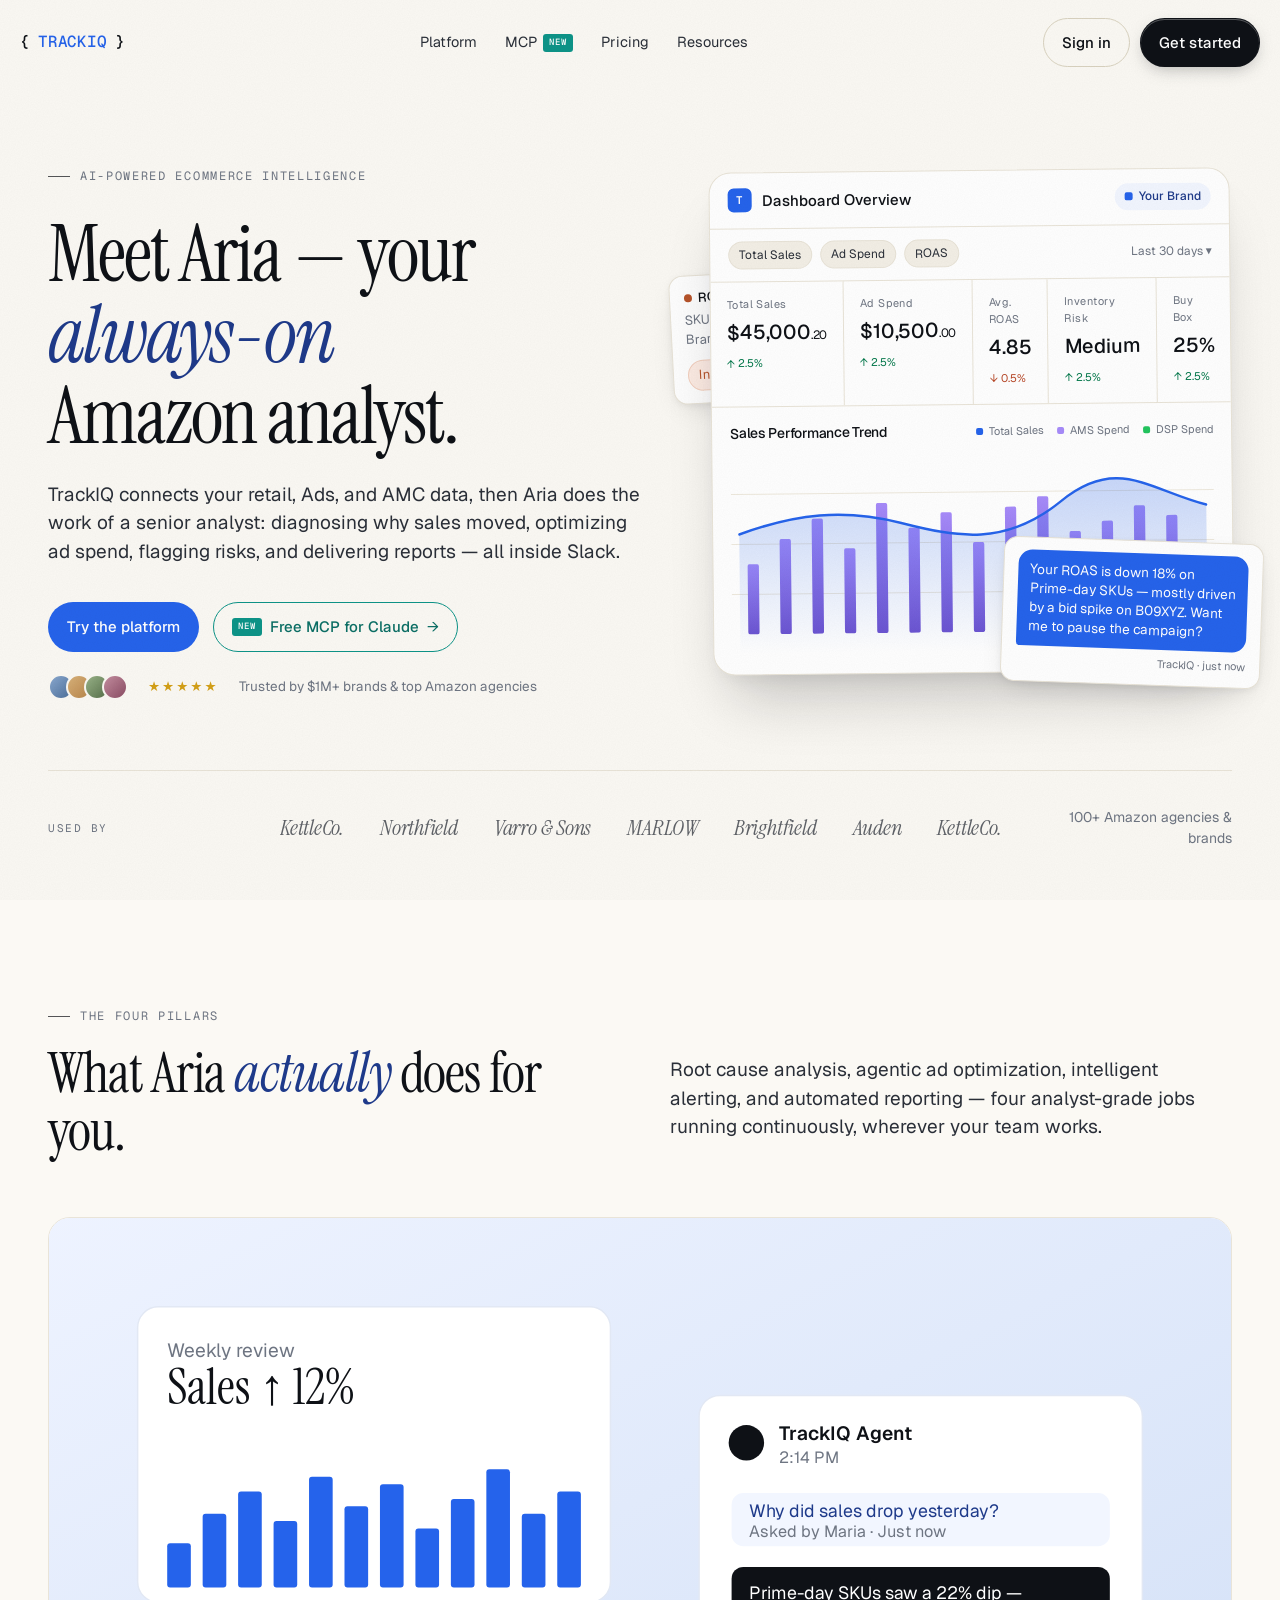
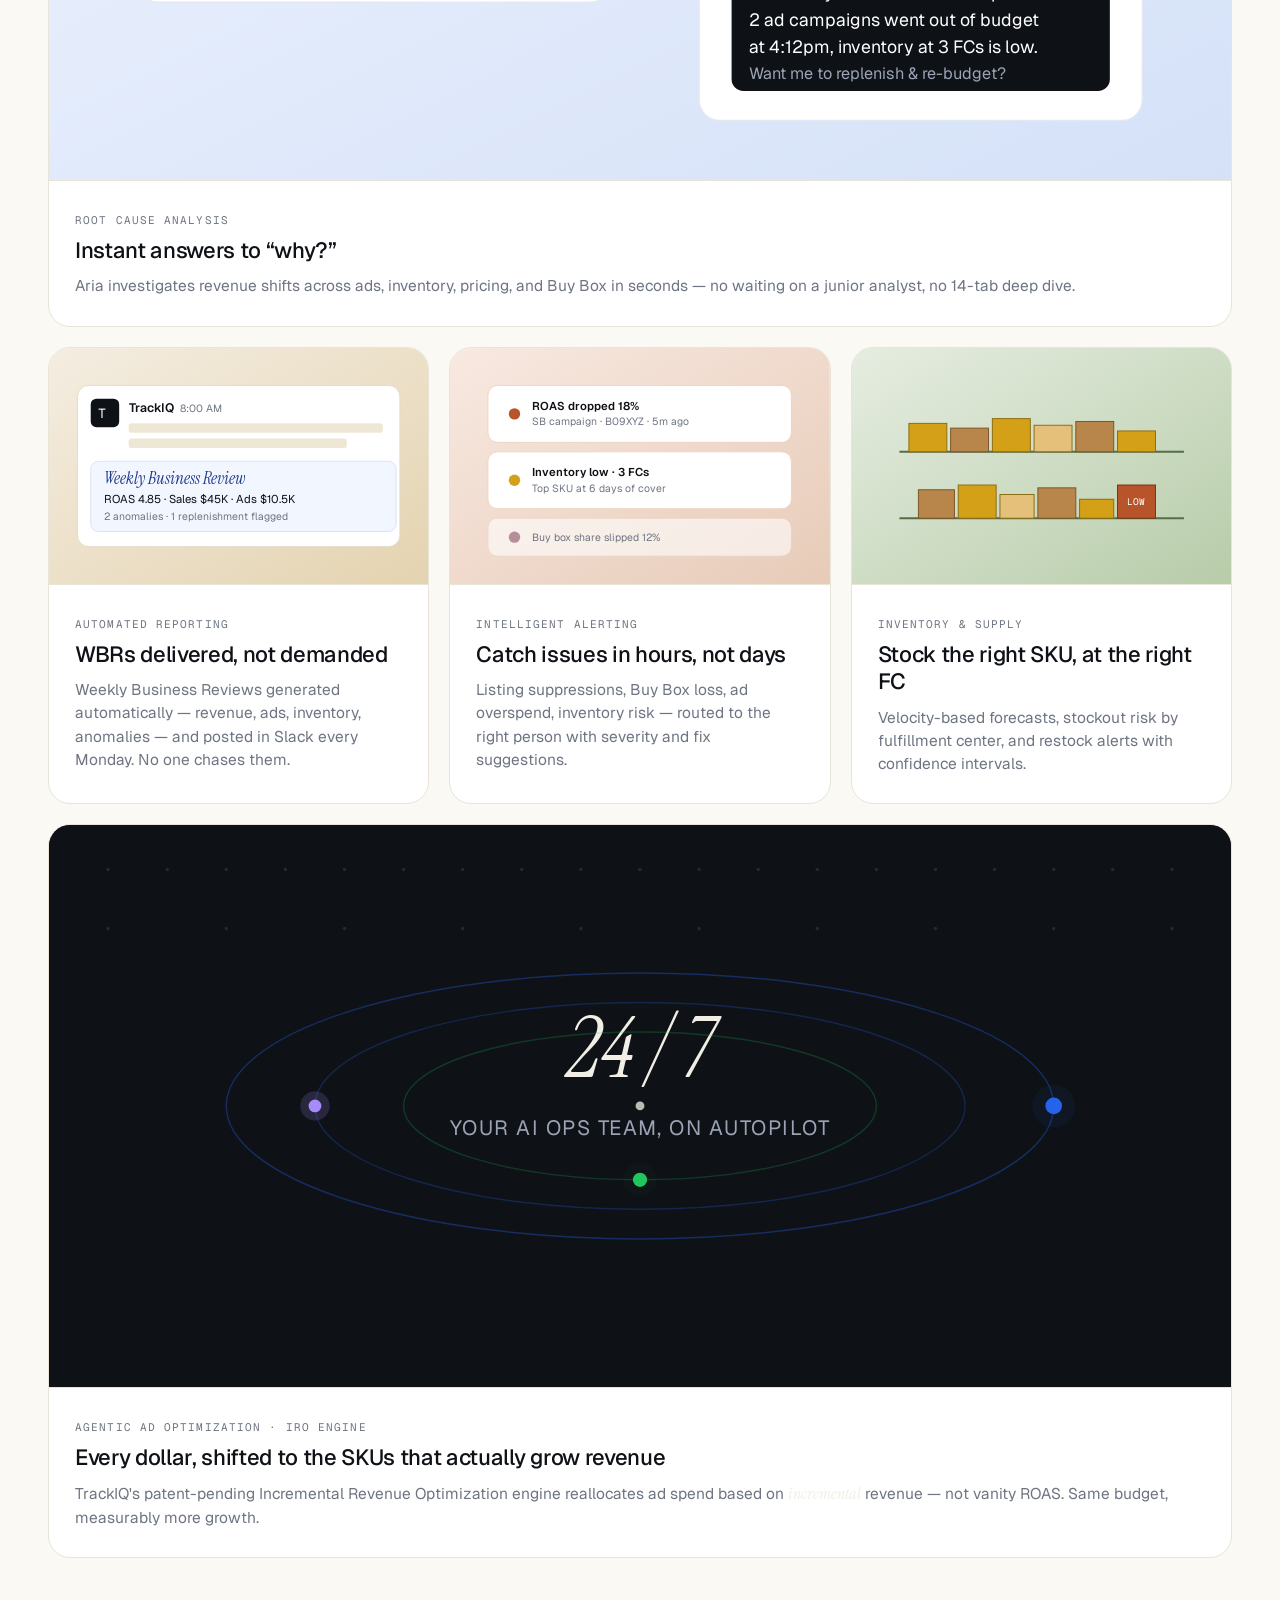
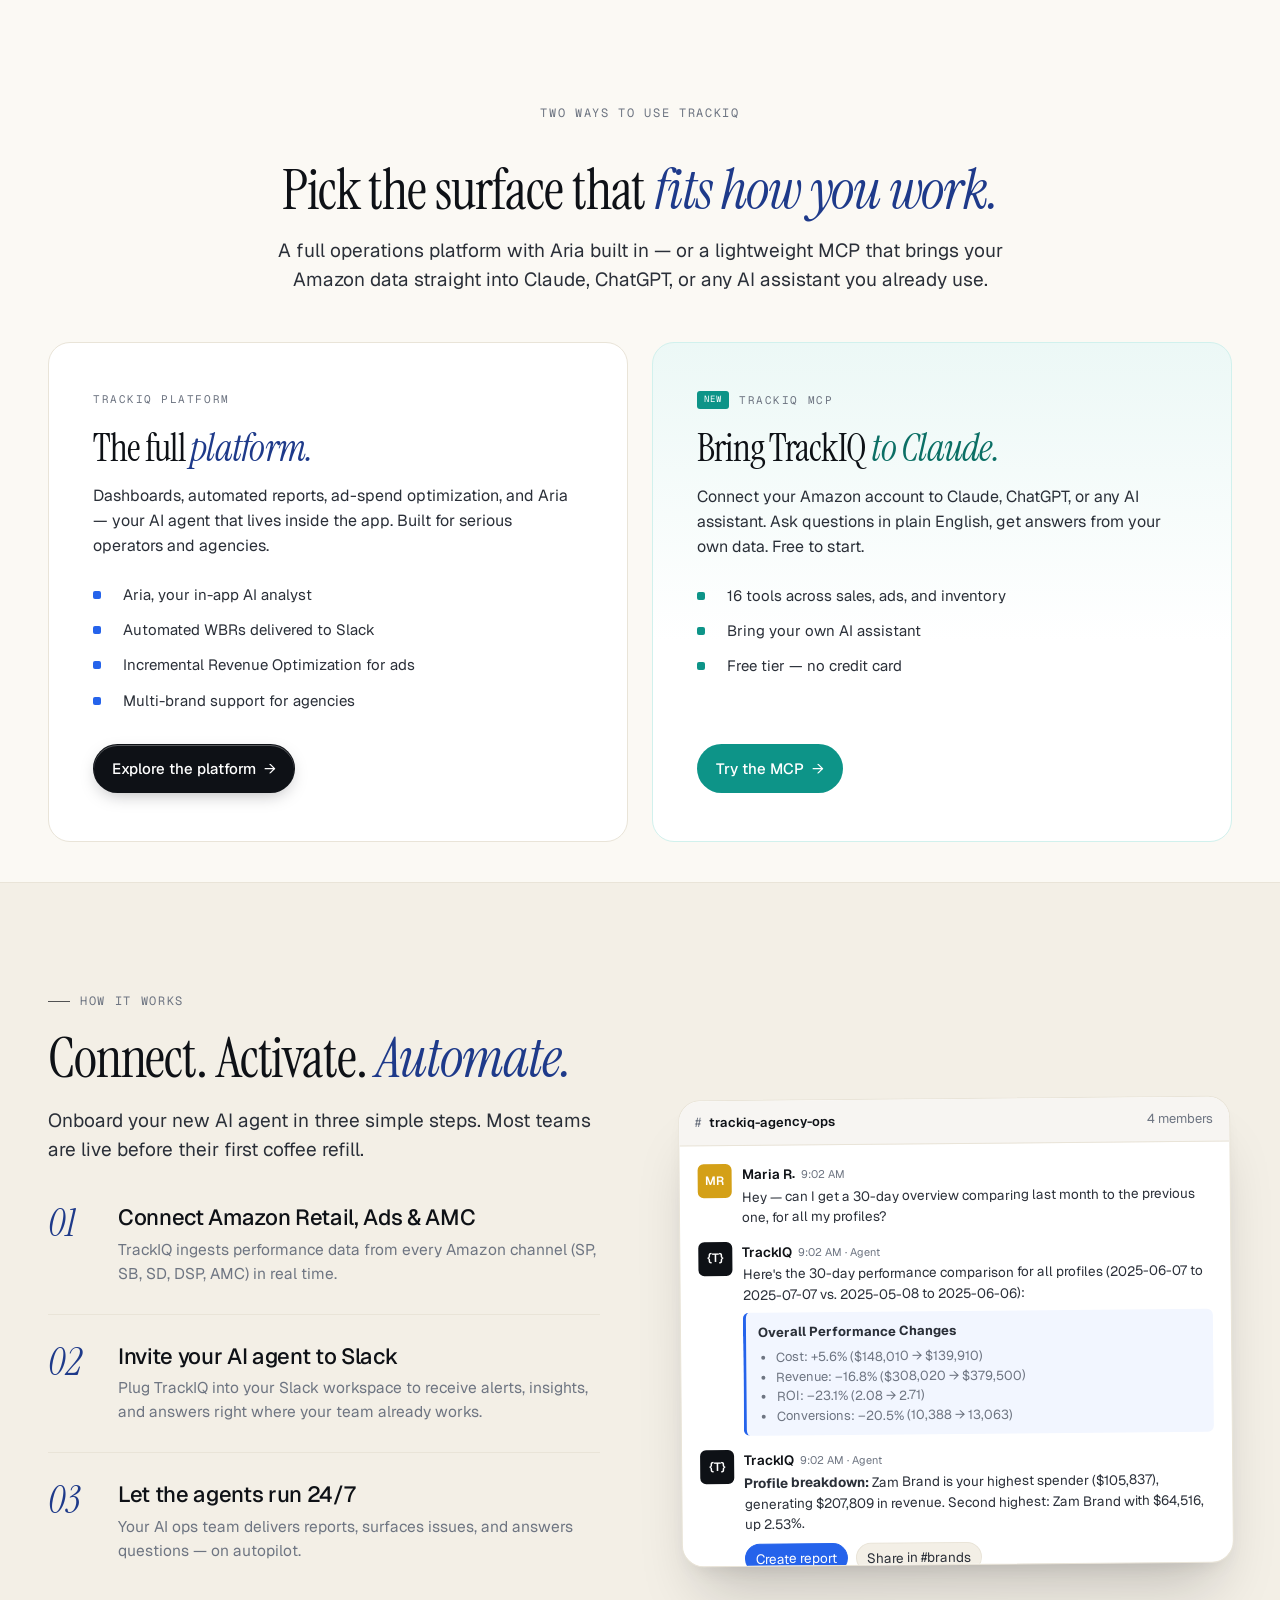
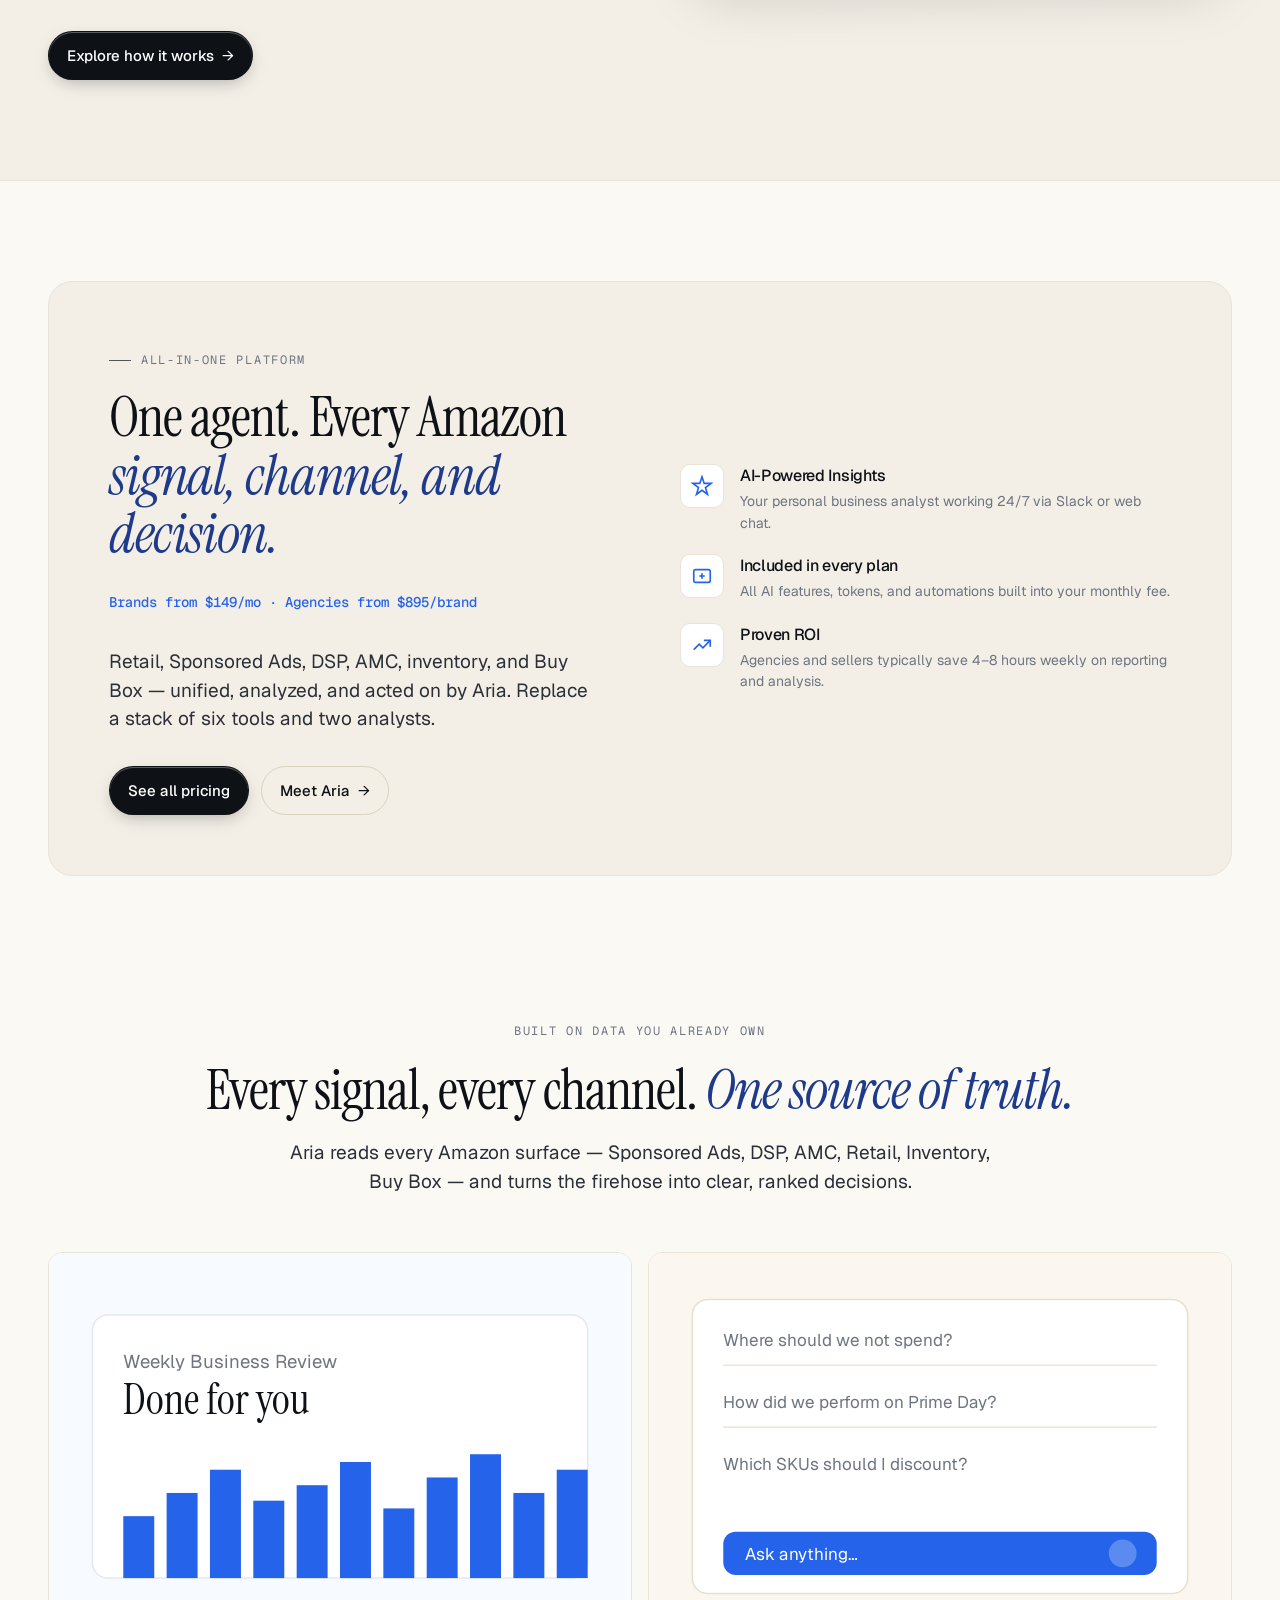
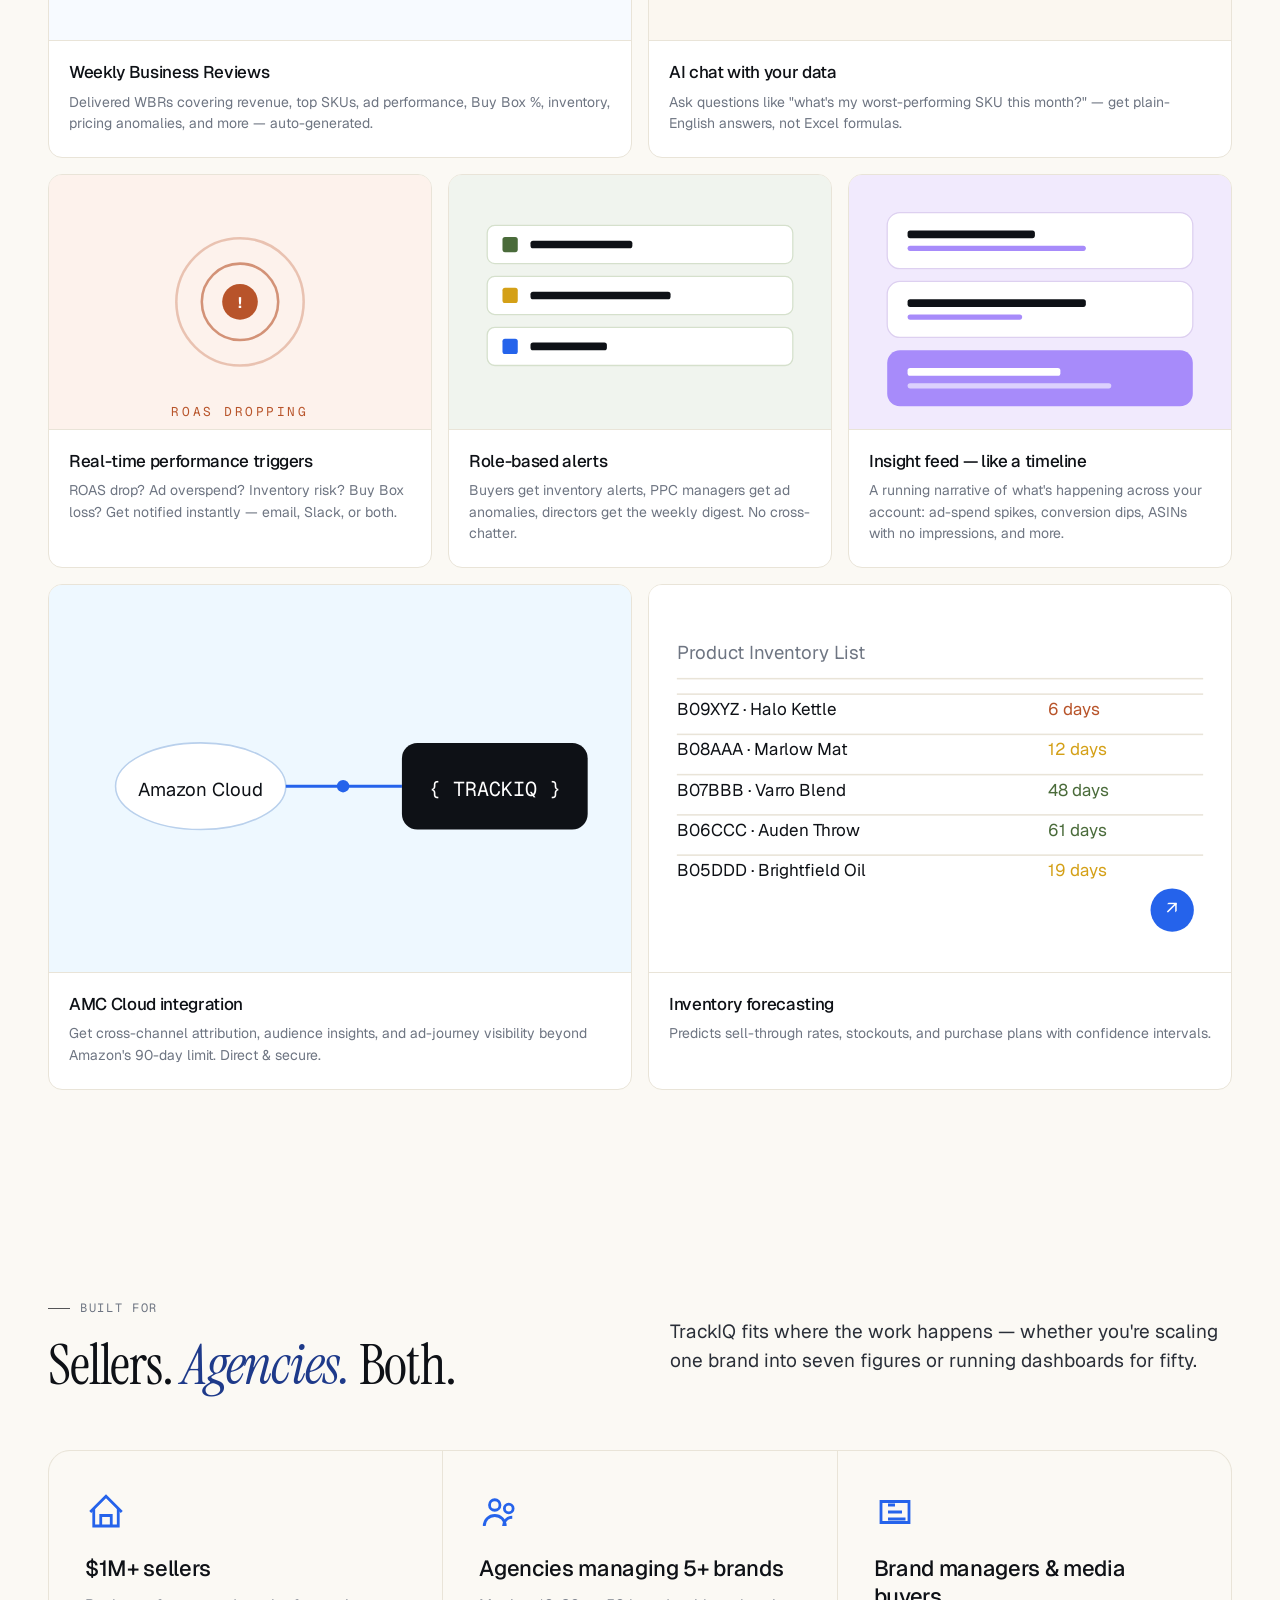
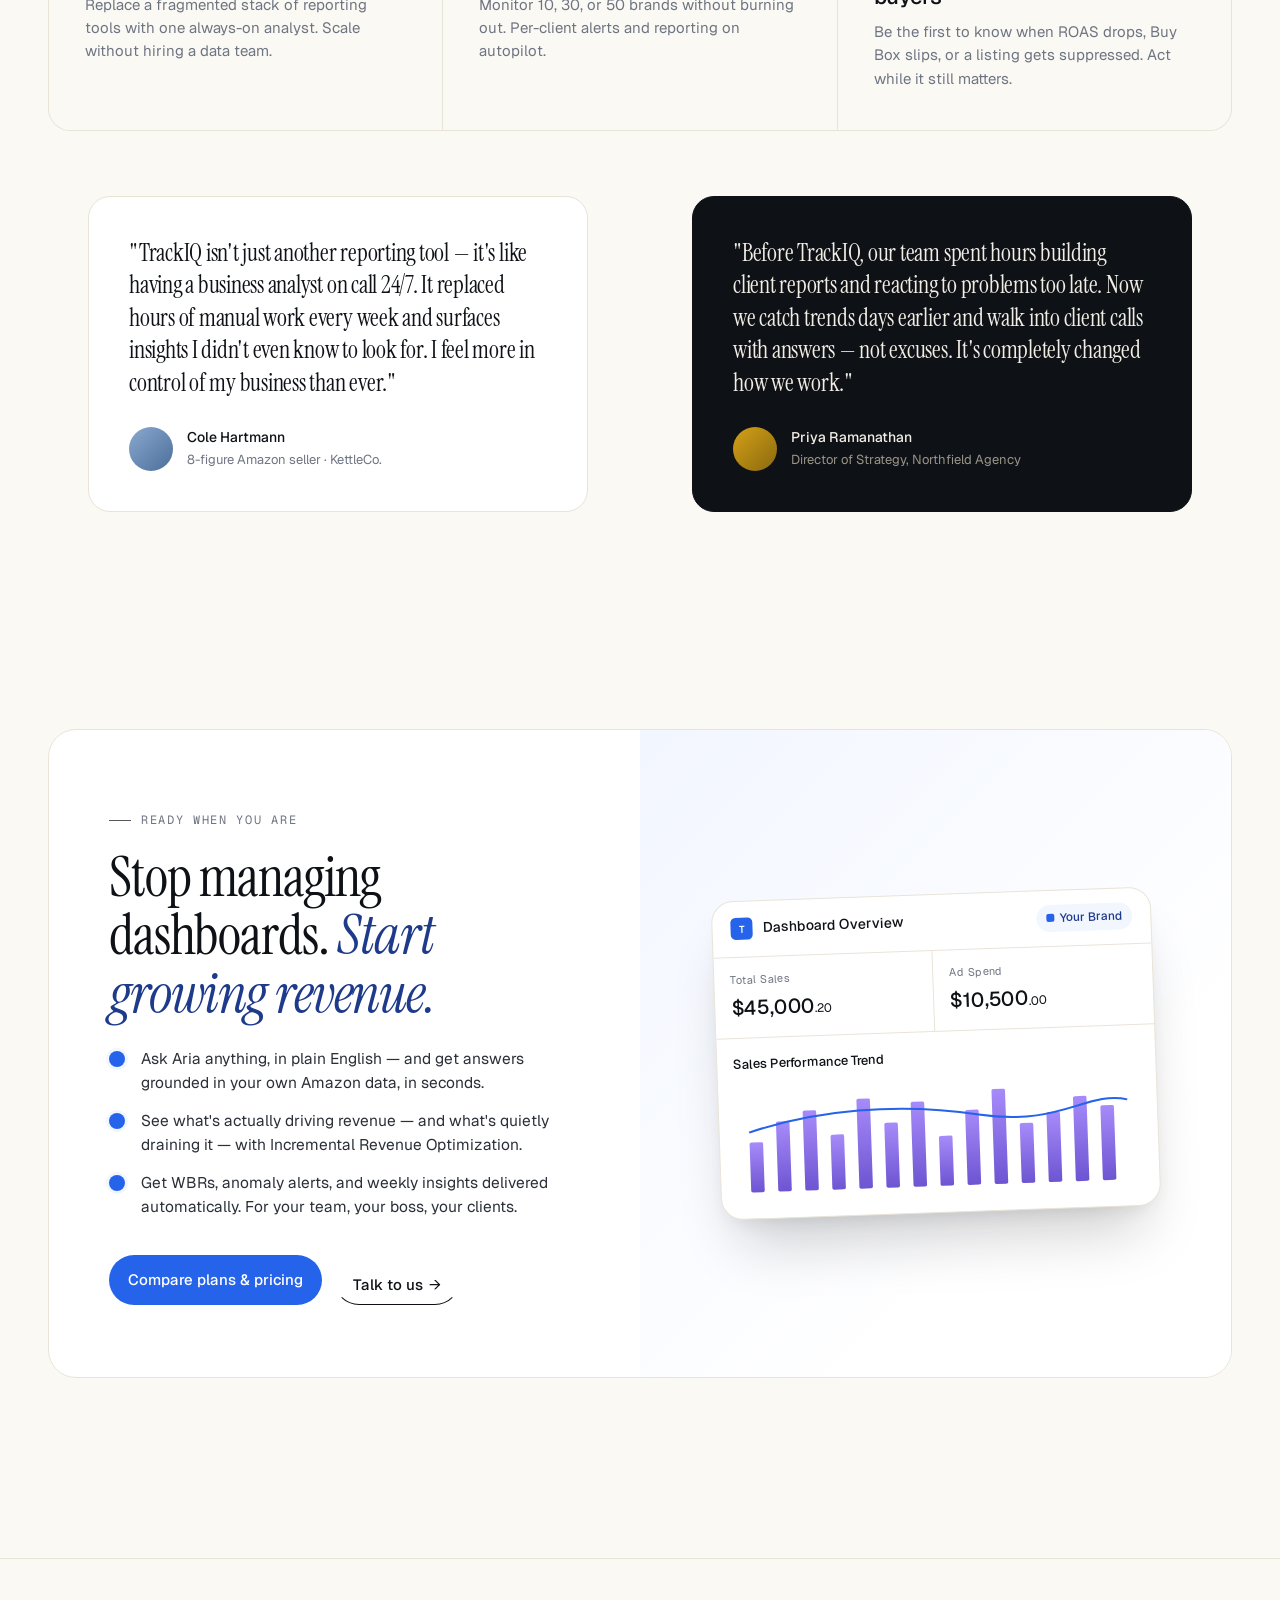
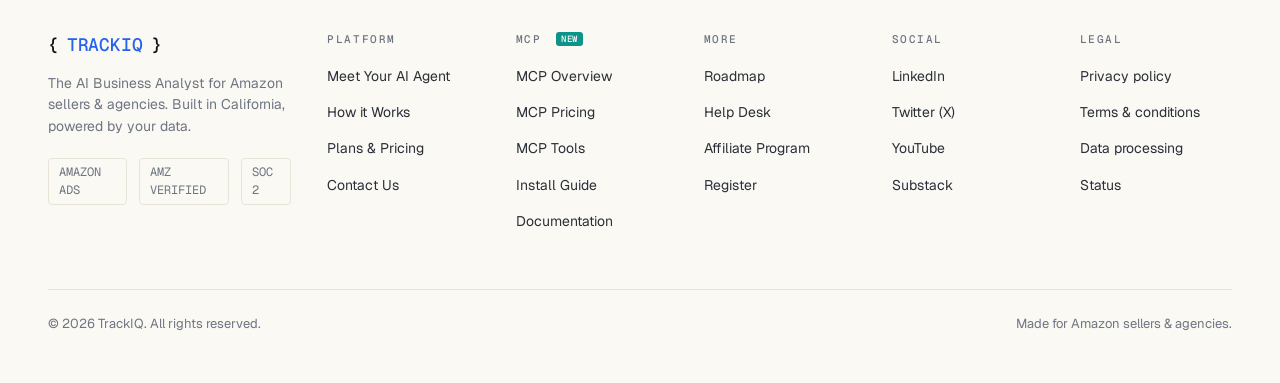
==== commit 56773165: "fix: wire up Docs and Security subnav/footer links across MCP pages" ====
--- a/index.html
+++ b/index.html
@@ -1811,7 +1811,7 @@
           <li><a href="mcp-pricing.html">MCP Pricing</a></li>
           <li><a href="mcp-tools.html">MCP Tools</a></li>
           <li><a href="mcp-install.html">Install Guide</a></li>
-          <li><a href="#">Documentation</a></li>
+          <li><a href="mcp-docs.html">Documentation</a></li>
         </ul>
       </div>
       <div class="footer-col">
